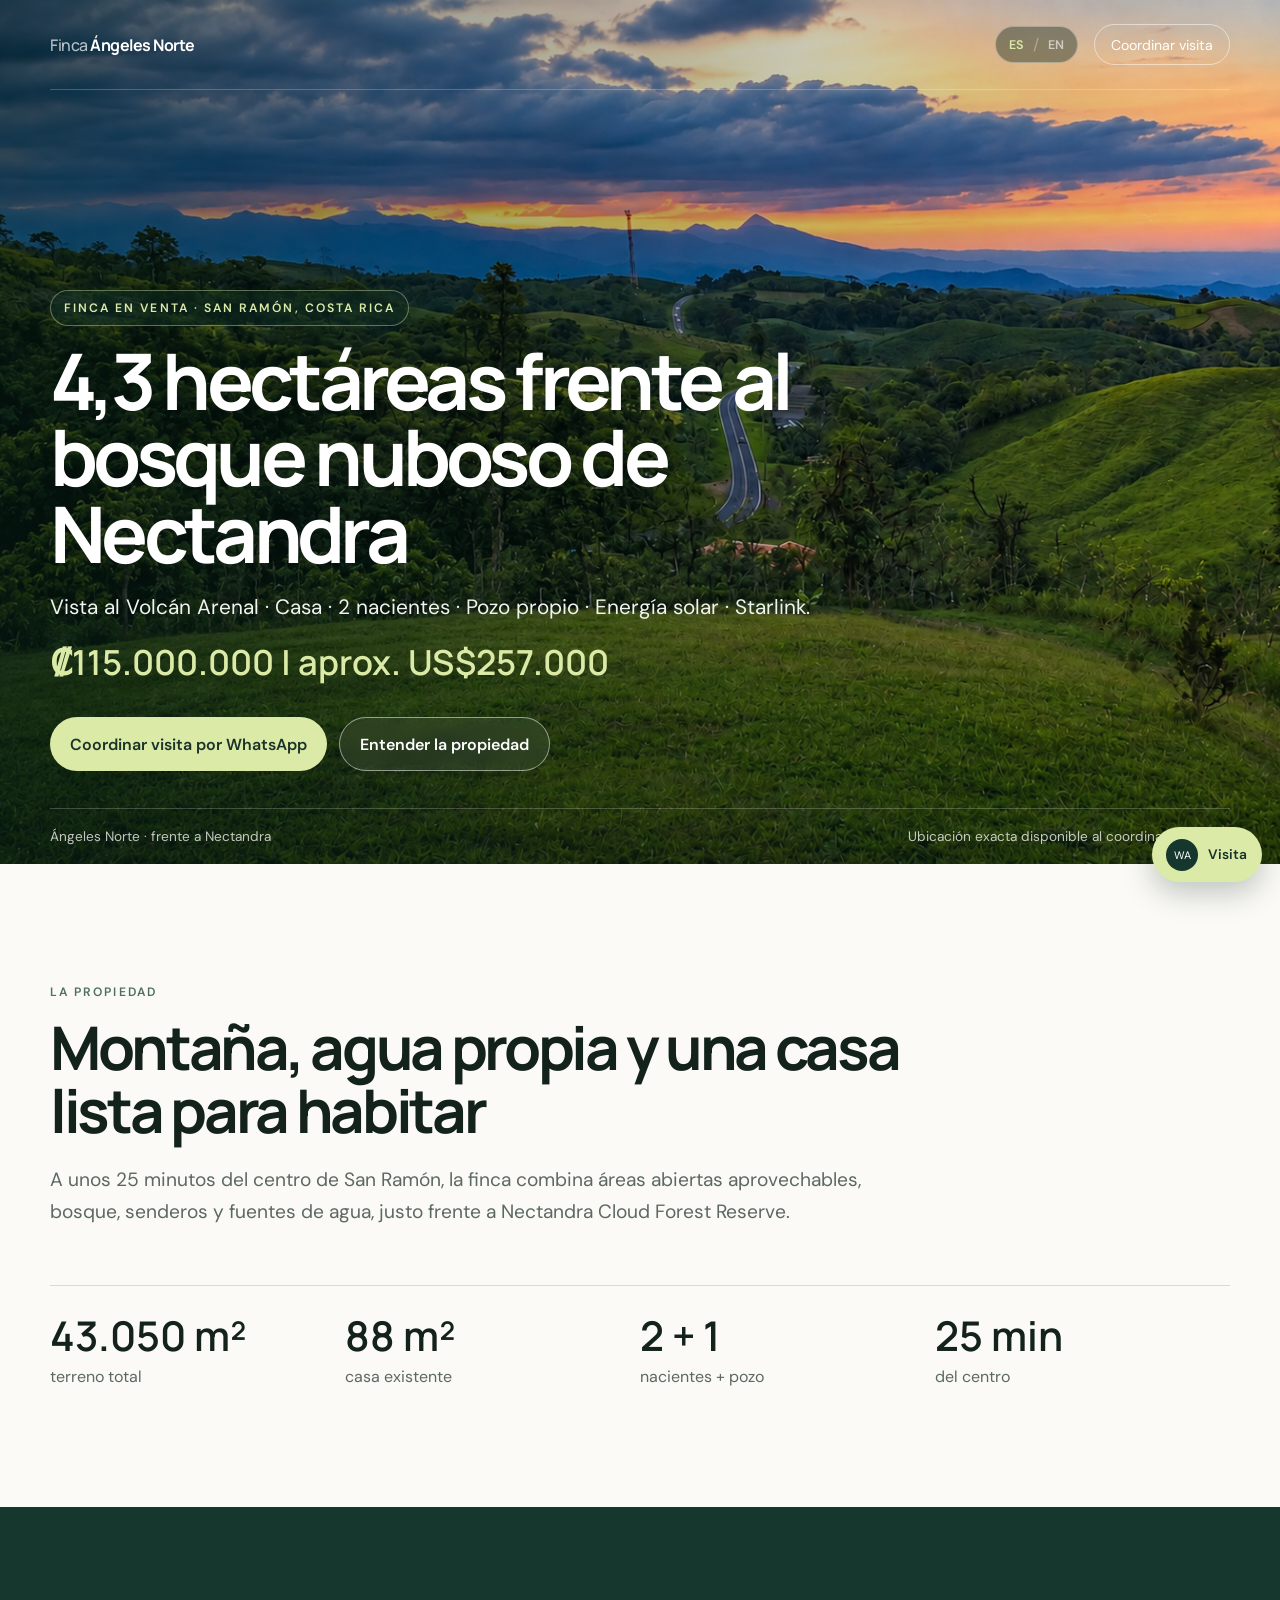
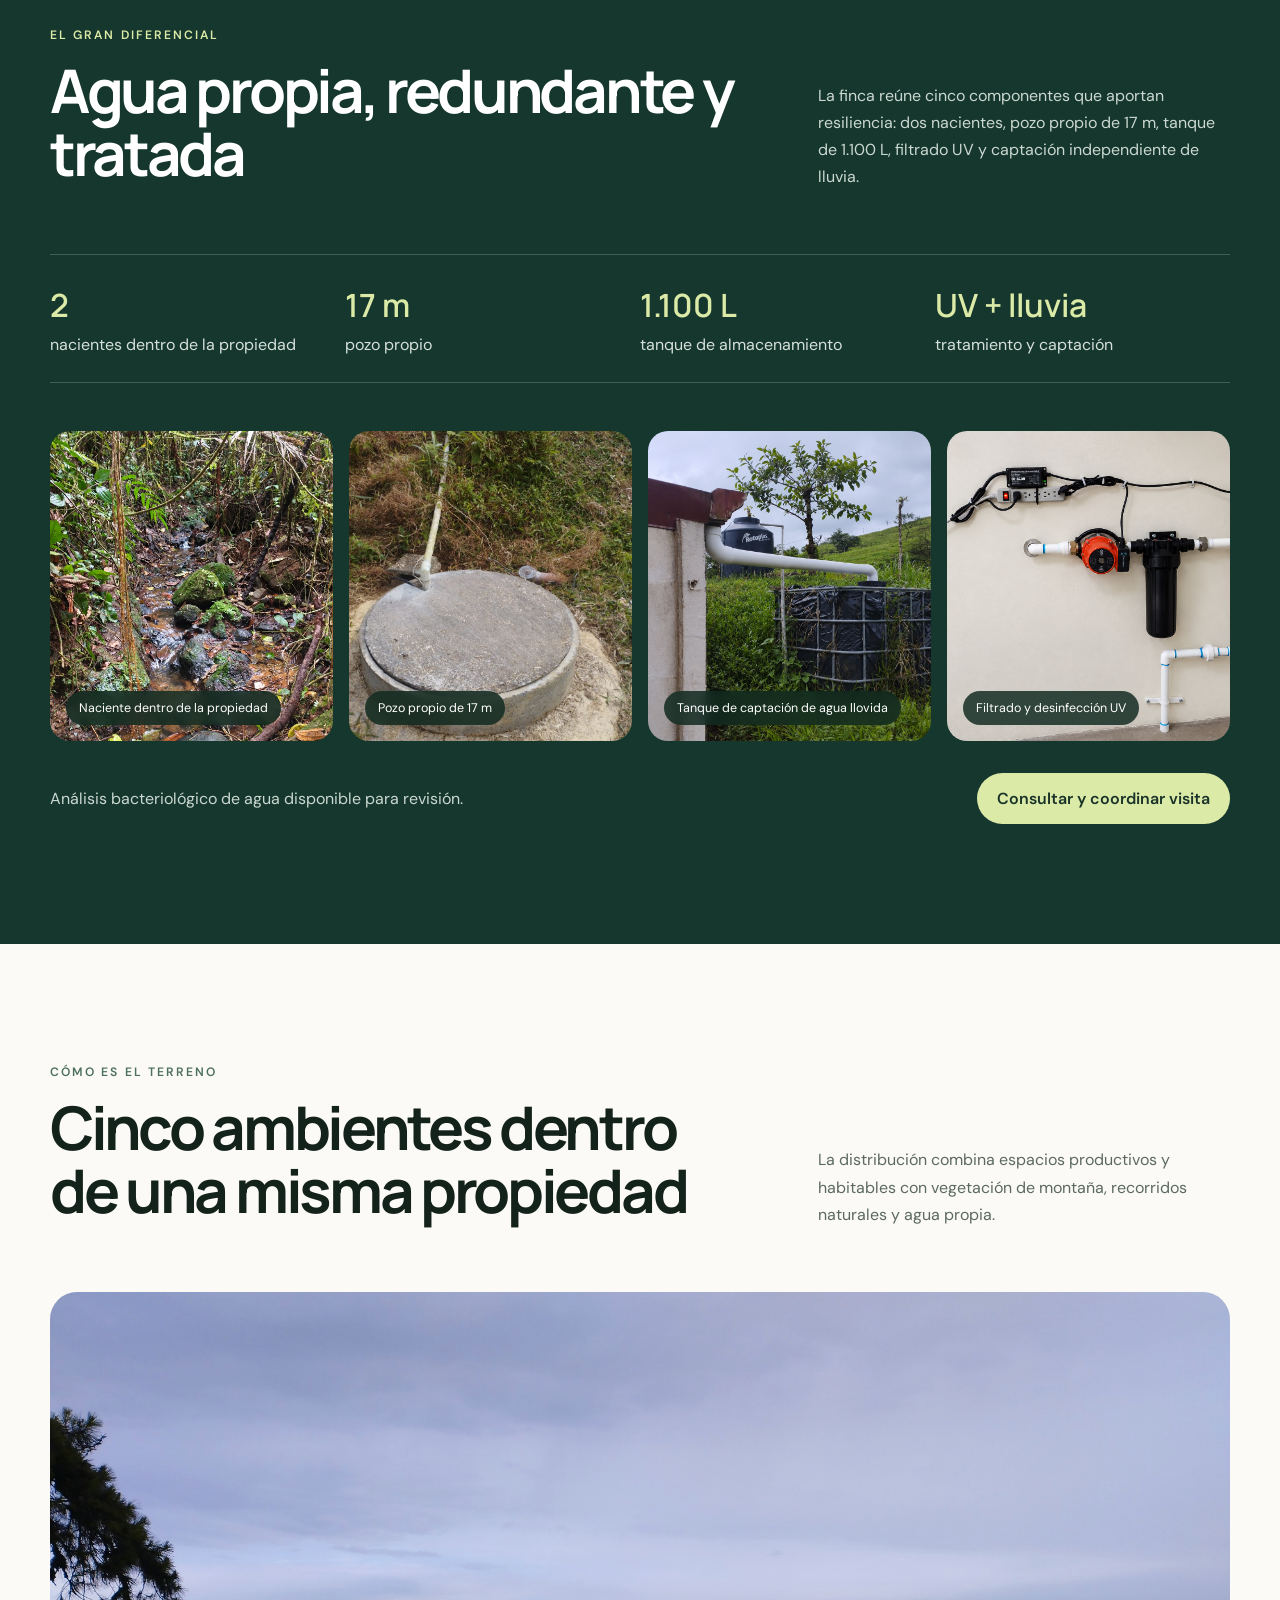
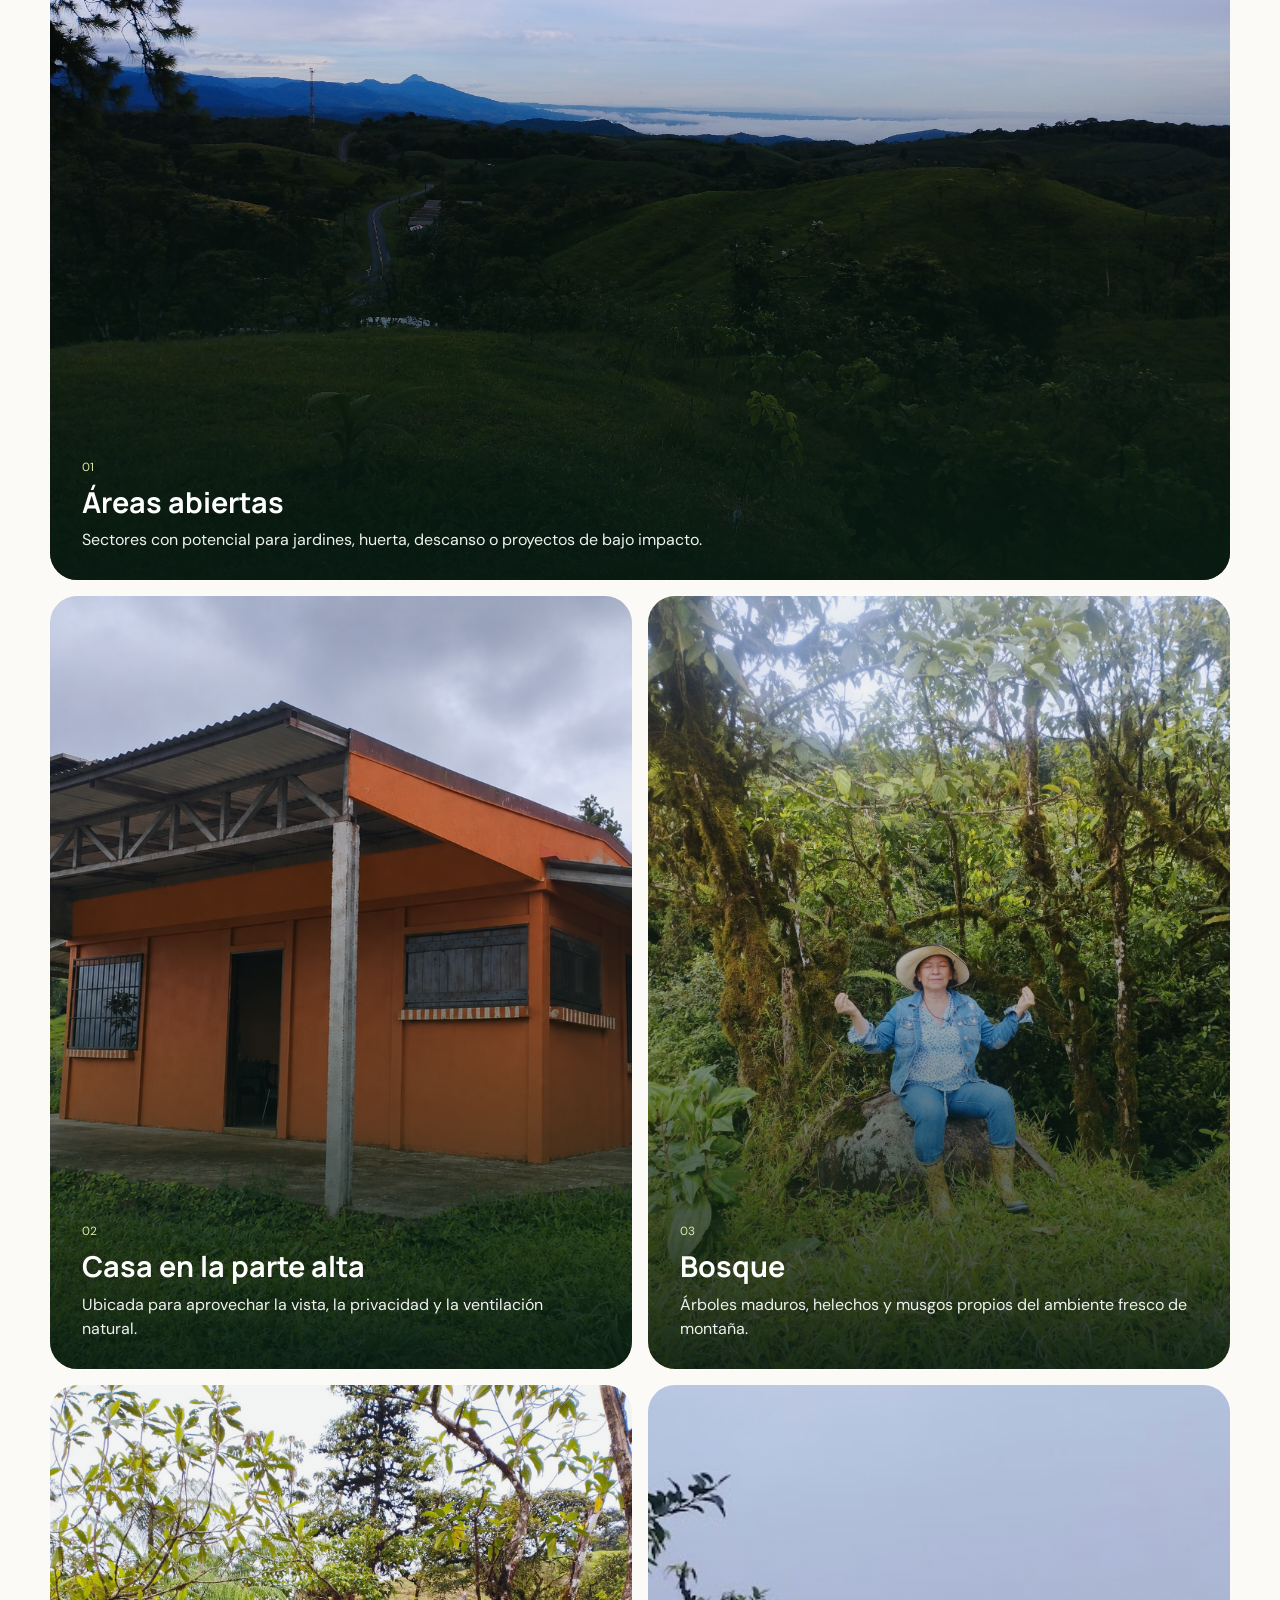
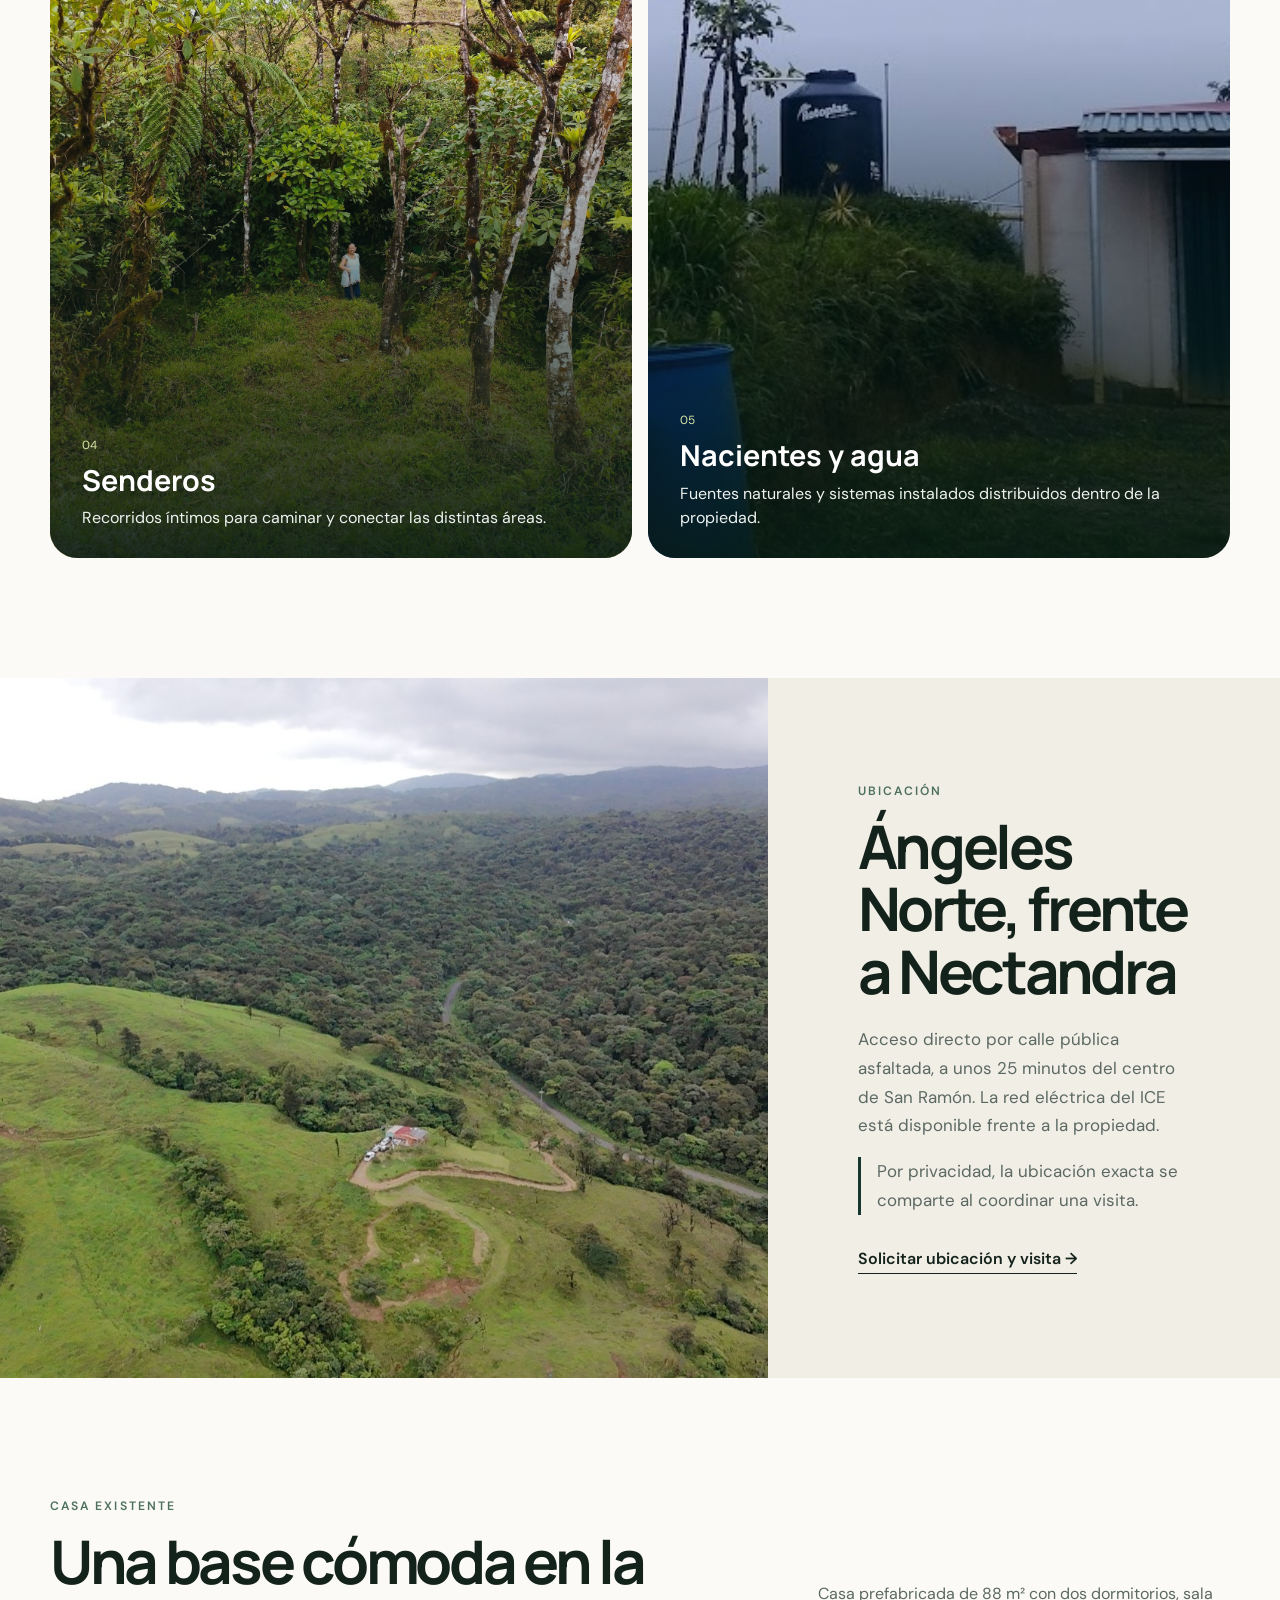
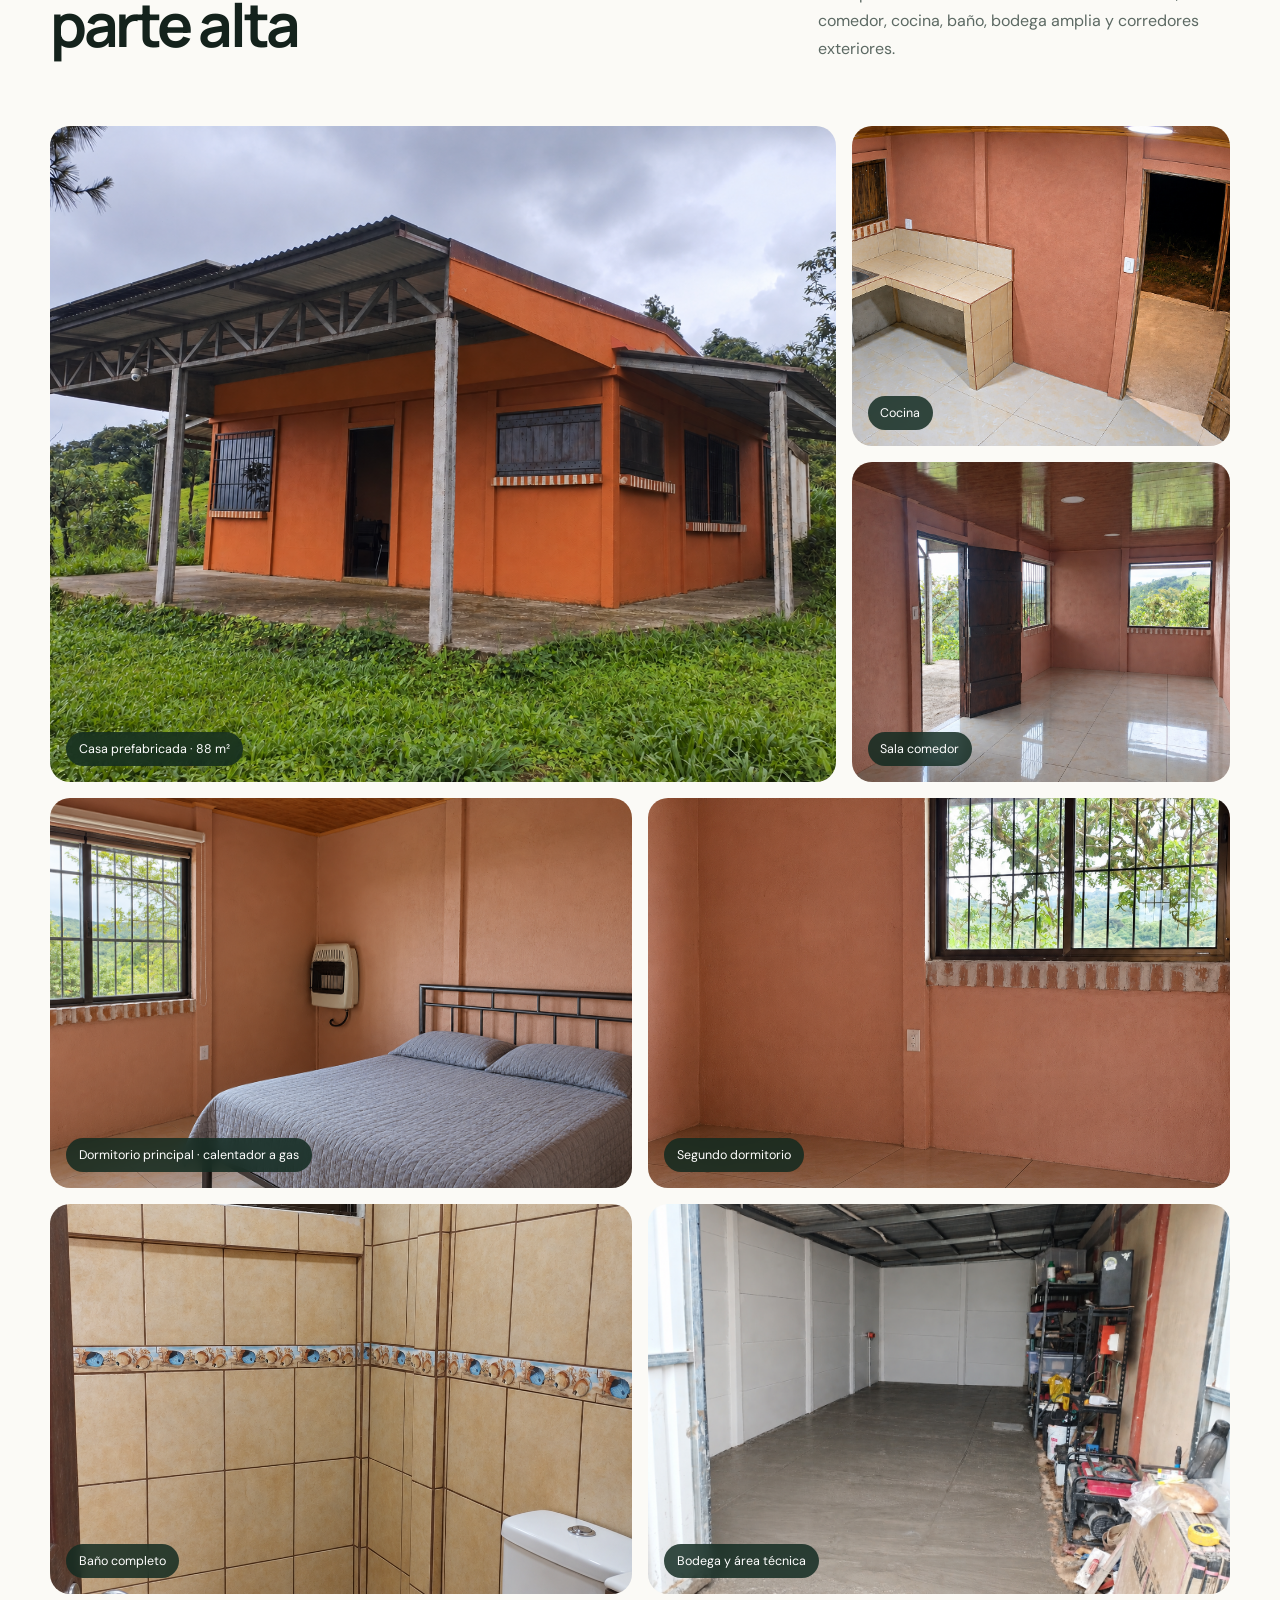
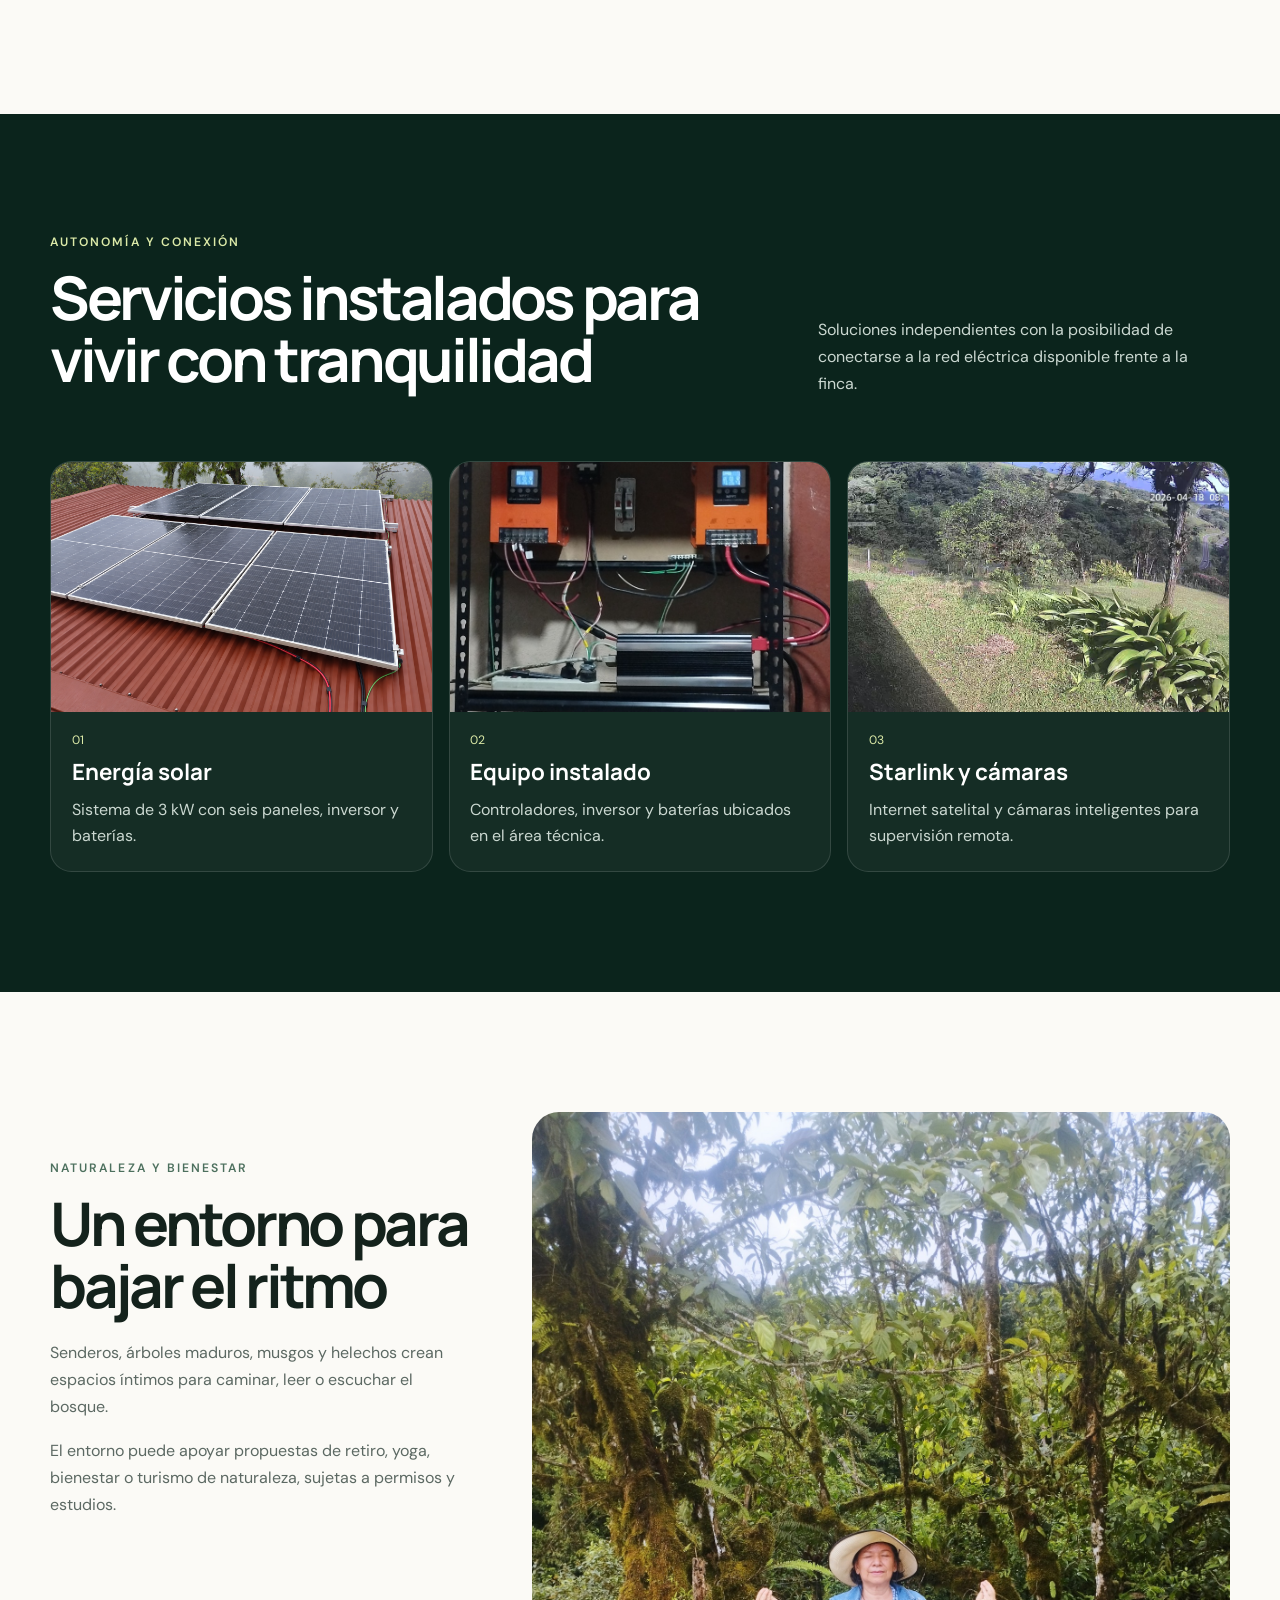
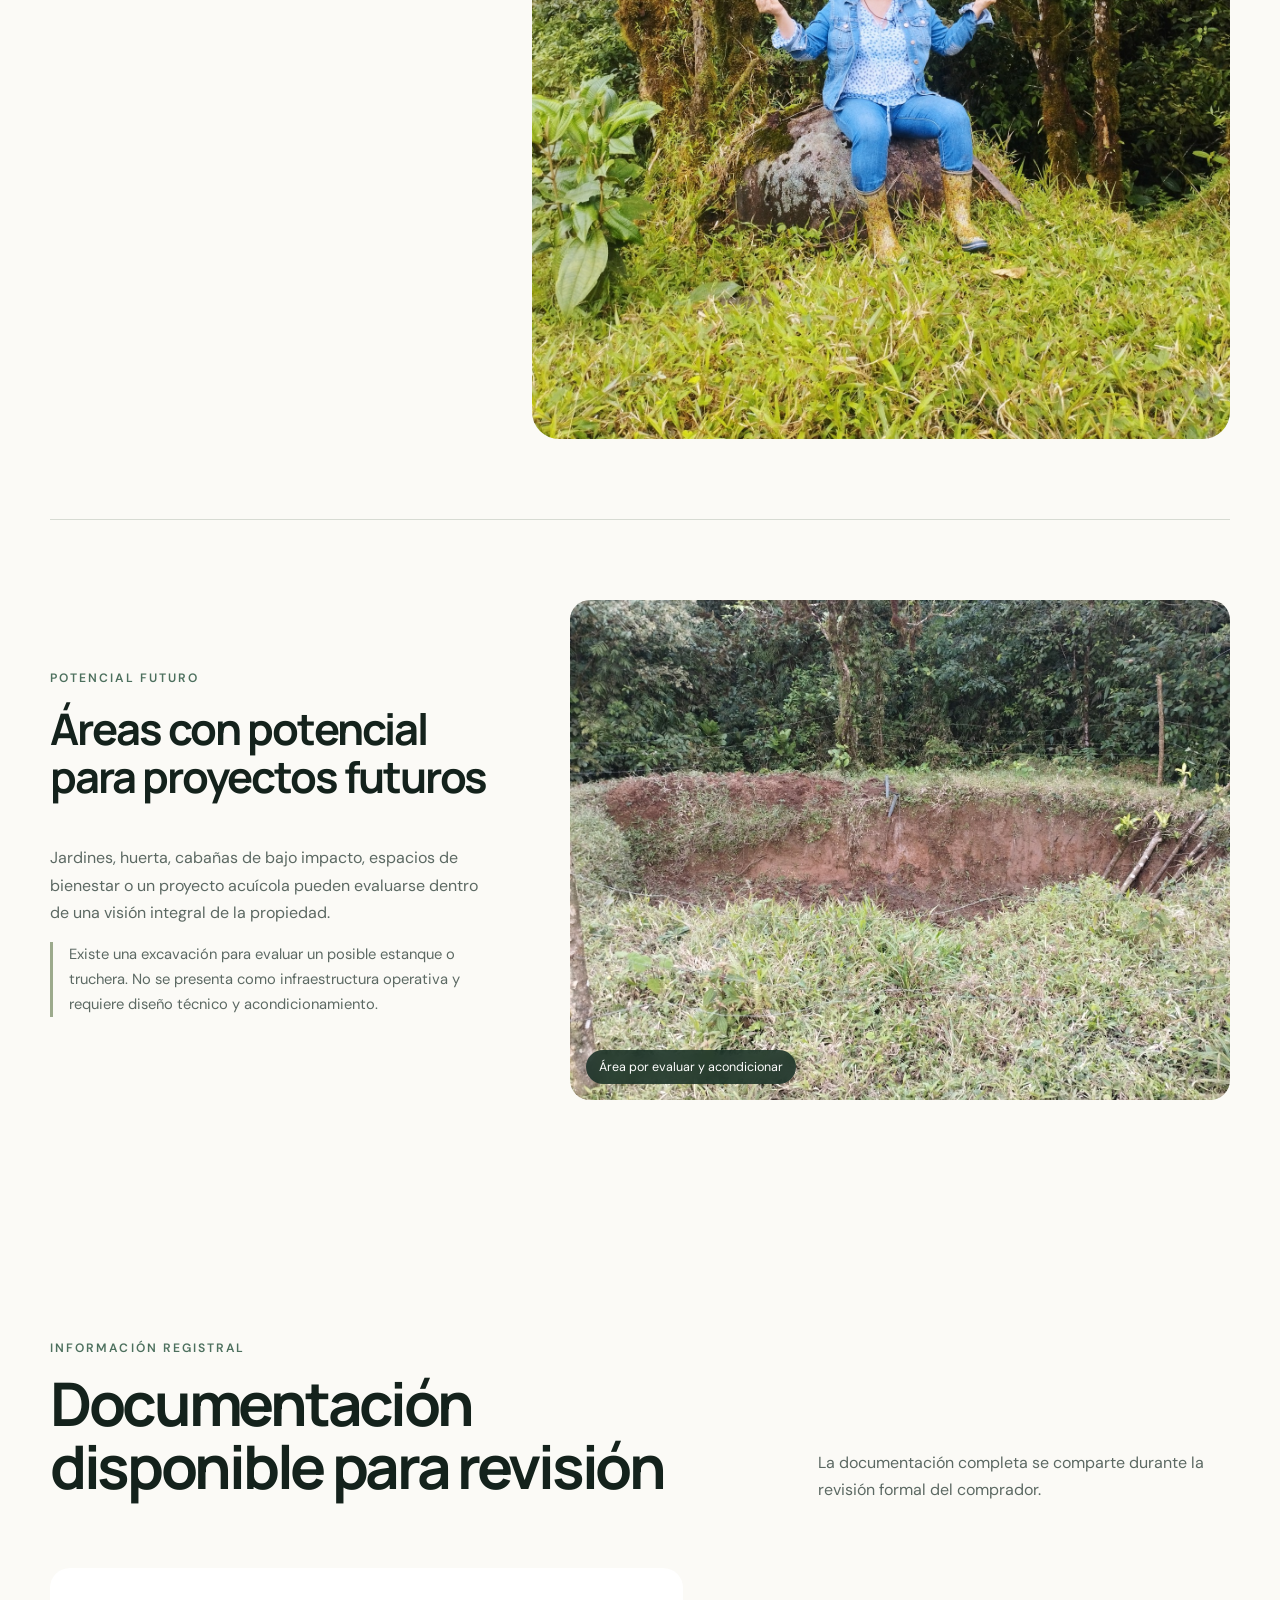
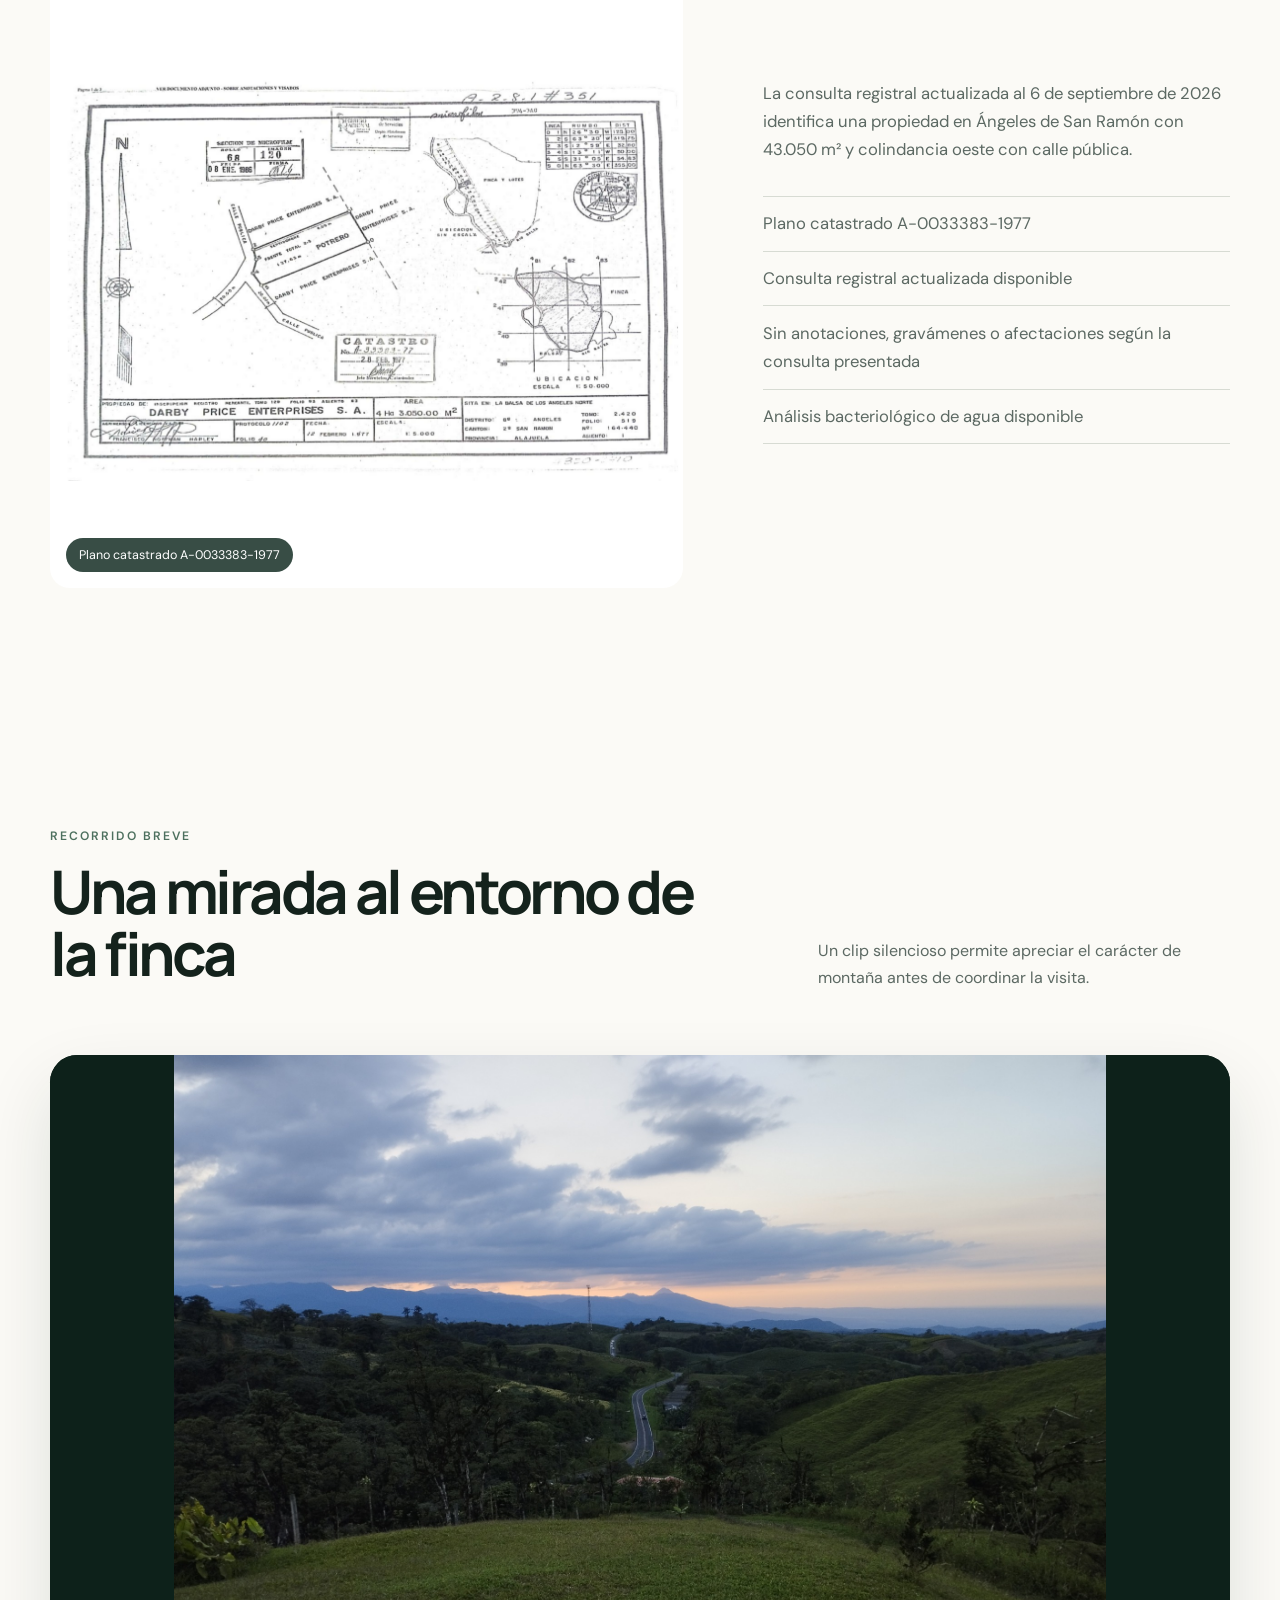
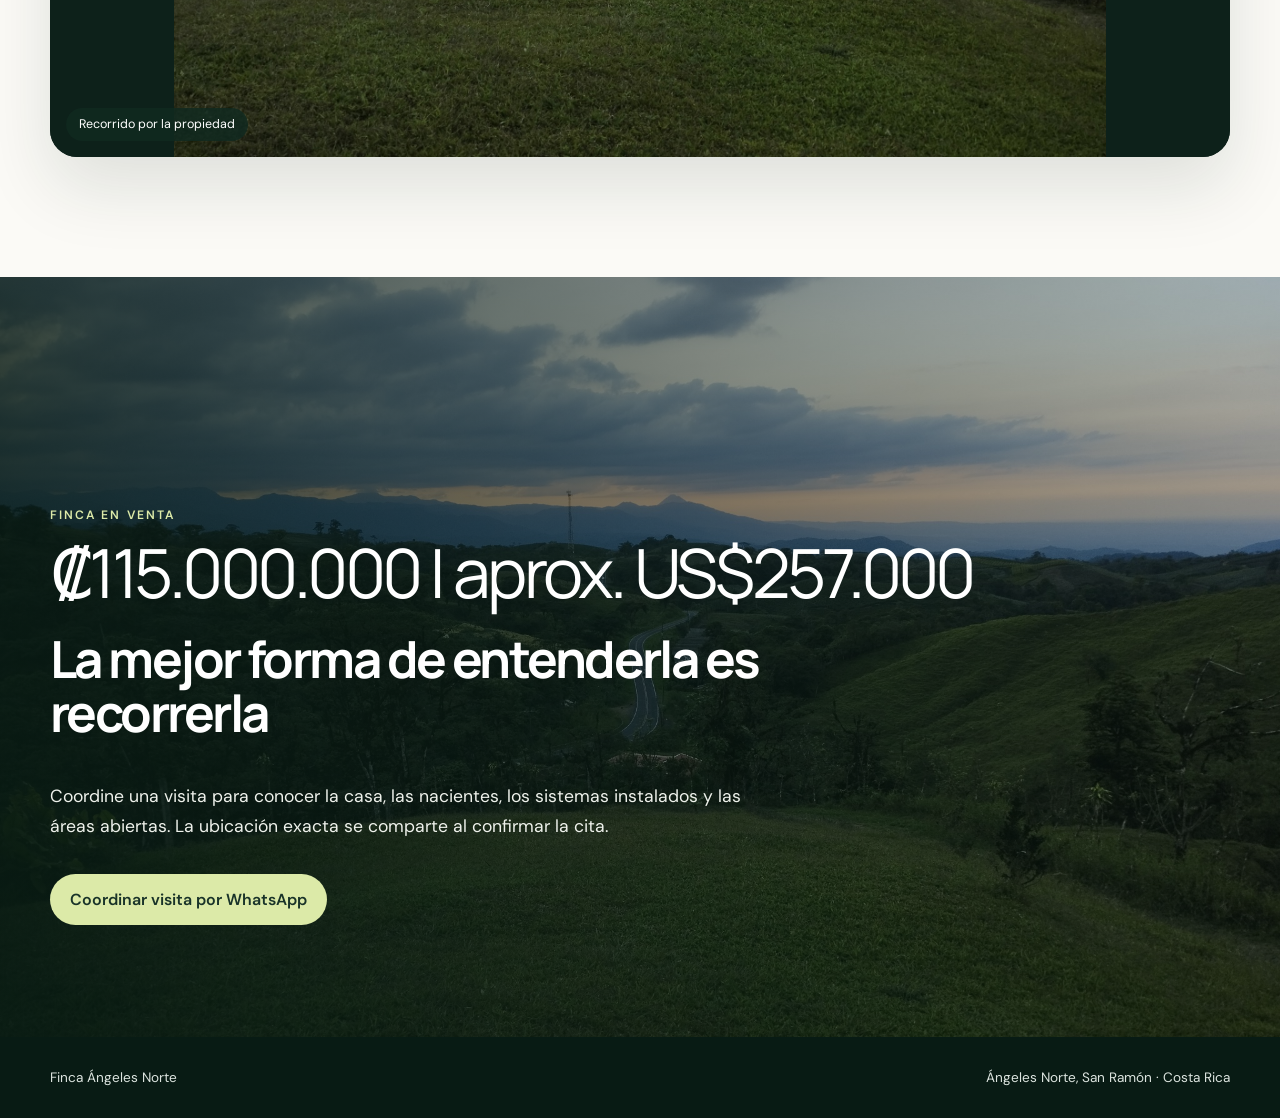
==== propiedad-en-venta.html @ 8b13e507 "Add fresh social sharing URL" ====
<!doctype html>
<html lang="es"><head>
<meta charset="UTF-8"><meta name="viewport" content="width=device-width,initial-scale=1"><meta name="theme-color" content="#16342b">
<title>Finca en venta en San Ramón Costa Rica | 4,3 ha frente a Nectandra</title>
<meta name="description" content="Finca de 4,3 hectáreas en venta en Ángeles Norte, San Ramón, frente al bosque nuboso de Nectandra. Casa, 2 nacientes, pozo propio, energía solar y Starlink.">
<link rel="canonical" href="https://federicopintocastro-dot.github.io/finca-angeles-norte-san-ramon/propiedad-en-venta.html">
<link rel="alternate" hreflang="es" href="https://federicopintocastro-dot.github.io/finca-angeles-norte-san-ramon/?lang=es"><link rel="alternate" hreflang="en" href="https://federicopintocastro-dot.github.io/finca-angeles-norte-san-ramon/?lang=en"><link rel="alternate" hreflang="x-default" href="https://federicopintocastro-dot.github.io/finca-angeles-norte-san-ramon/">
<meta property="og:type" content="website"><meta property="og:site_name" content="Finca Ángeles Norte"><meta property="og:locale" content="es_CR"><meta property="og:locale:alternate" content="en_US"><meta property="og:title" content="Finca 4,3 ha frente a Nectandra – San Ramón"><meta property="og:description" content="Finca de 43.050 m² con casa, 2 nacientes, pozo propio, energía solar, Starlink y vista al Volcán Arenal. ₡115.000.000."><meta property="og:url" content="https://federicopintocastro-dot.github.io/finca-angeles-norte-san-ramon/propiedad-en-venta.html"><meta property="og:image" content="https://federicopintocastro-dot.github.io/finca-angeles-norte-san-ramon/og-finca-nectandra.jpg"><meta property="og:image:secure_url" content="https://federicopintocastro-dot.github.io/finca-angeles-norte-san-ramon/og-finca-nectandra.jpg"><meta property="og:image:type" content="image/jpeg"><meta property="og:image:width" content="1200"><meta property="og:image:height" content="630"><meta property="og:image:alt" content="Vista panorámica de la finca frente a Nectandra en San Ramón, Costa Rica">
<meta name="twitter:card" content="summary_large_image"><meta name="twitter:title" content="Finca 4,3 ha frente a Nectandra – San Ramón"><meta name="twitter:description" content="Finca de 43.050 m² con casa, 2 nacientes, pozo propio, energía solar, Starlink y vista al Volcán Arenal. ₡115.000.000."><meta name="twitter:image" content="https://federicopintocastro-dot.github.io/finca-angeles-norte-san-ramon/og-finca-nectandra.jpg"><meta name="twitter:image:alt" content="Vista panorámica de la finca frente a Nectandra en San Ramón, Costa Rica">
<link rel="preconnect" href="https://fonts.googleapis.com"><link rel="preconnect" href="https://fonts.gstatic.com" crossorigin><link href="https://fonts.googleapis.com/css2?family=DM+Sans:wght@400;500;600&family=Manrope:wght@500;600;700&display=swap" rel="stylesheet"><link rel="stylesheet" href="styles.css?v=20260918-3">
</head><body data-lang="es">
<header class="hero" id="inicio"><nav class="nav shell" aria-label="Navegación principal" data-aria-es="Navegación principal" data-aria-en="Main navigation"><a class="brand" href="#inicio"><span>Finca</span> Ángeles Norte</a><div class="nav-tools"><div class="language-switch" role="group" aria-label="Idioma" data-aria-es="Idioma" data-aria-en="Language"><button type="button" data-lang-button="es" aria-pressed="true">ES</button><span>/</span><button type="button" data-lang-button="en" aria-pressed="false">EN</button></div><a class="nav-cta whatsapp-link" target="_blank" rel="noopener" data-es="Coordinar visita" data-en="Schedule a visit">Coordinar visita</a></div></nav>
<div class="hero-content shell reveal"><p class="eyebrow sale-label" data-es="Finca en venta · San Ramón, Costa Rica" data-en="Property for sale · San Ramón, Costa Rica">Finca en venta · San Ramón, Costa Rica</p><h1 data-es="4,3 hectáreas frente al bosque nuboso de Nectandra" data-en="10.6-Acre Cloud-Forest Estate in Costa Rica">4,3 hectáreas frente al bosque nuboso de Nectandra</h1><p class="hero-copy" data-es="Vista al Volcán Arenal · Casa · 2 nacientes · Pozo propio · Energía solar · Starlink." data-en="Across from Nectandra Cloud Forest Reserve, with Arenal Volcano views, an existing home, private well and two natural springs.">Vista al Volcán Arenal · Casa · 2 nacientes · Pozo propio · Energía solar · Starlink.</p><p class="hero-price" data-es="₡115.000.000 | aprox. US$257.000" data-en="US$257,000 | 10.6 acres | approx. 947 sq ft home">₡115.000.000 | aprox. US$257.000</p><div class="hero-actions"><a class="button button-primary whatsapp-link" target="_blank" rel="noopener" data-es="Coordinar visita por WhatsApp" data-en="Schedule a visit on WhatsApp">Coordinar visita por WhatsApp</a><a class="button button-glass" href="#terreno" data-es="Entender la propiedad" data-en="Explore the property">Entender la propiedad</a></div></div>
<div class="hero-foot shell"><p data-es="Ángeles Norte · frente a Nectandra" data-en="Ángeles Norte · across from Nectandra">Ángeles Norte · frente a Nectandra</p><p data-es="Ubicación exacta disponible al coordinar una visita" data-en="Exact location shared when scheduling a visit">Ubicación exacta disponible al coordinar una visita</p></div></header>
<main>
<section class="intro shell reveal" id="recorrido"><p class="eyebrow dark" data-es="La propiedad" data-en="The property">La propiedad</p><h2 data-es="Montaña, agua propia y una casa lista para habitar" data-en="Mountain living, abundant water and a move-in-ready home">Montaña, agua propia y una casa lista para habitar</h2><p class="lead" data-es="A unos 25 minutos del centro de San Ramón, la finca combina áreas abiertas aprovechables, bosque, senderos y fuentes de agua, justo frente a Nectandra Cloud Forest Reserve." data-en="About 25 minutes from downtown San Ramón, the estate combines usable open land, forest, trails and multiple water sources directly across from Nectandra Cloud Forest Reserve.">A unos 25 minutos del centro de San Ramón, la finca combina áreas abiertas aprovechables, bosque, senderos y fuentes de agua, justo frente a Nectandra Cloud Forest Reserve.</p><div class="stats"><div><strong data-es="43.050 m²" data-en="10.6 acres">43.050 m²</strong><span data-es="terreno total" data-en="total land">terreno total</span></div><div><strong data-es="88 m²" data-en="947 sq ft">88 m²</strong><span data-es="casa existente" data-en="existing home">casa existente</span></div><div><strong>2 + 1</strong><span data-es="nacientes + pozo" data-en="springs + private well">nacientes + pozo</span></div><div><strong>25 min</strong><span data-es="del centro" data-en="from downtown">del centro</span></div></div></section>
<section class="water-hero" id="agua"><div class="shell water-heading reveal"><div><p class="eyebrow" data-es="El gran diferencial" data-en="A defining advantage">El gran diferencial</p><h2 data-es="Agua propia, redundante y tratada" data-en="Independent, redundant and treated water">Agua propia, redundante y tratada</h2></div><p data-es="La finca reúne cinco componentes que aportan resiliencia: dos nacientes, pozo propio de 17 m, tanque de 1.100 L, filtrado UV y captación independiente de lluvia." data-en="Five complementary systems support water resilience: two natural springs, a 17 m private well, a 1,100 L storage tank, UV treatment and independent rainwater harvesting.">La finca reúne cinco componentes que aportan resiliencia: dos nacientes, pozo propio de 17 m, tanque de 1.100 L, filtrado UV y captación independiente de lluvia.</p></div><div class="shell water-numbers"><article><strong>2</strong><span data-es="nacientes dentro de la propiedad" data-en="natural springs on the property">nacientes dentro de la propiedad</span></article><article><strong>17 m</strong><span data-es="pozo propio" data-en="private well">pozo propio</span></article><article><strong data-es="1.100 L" data-en="1,100 L">1.100 L</strong><span data-es="tanque de almacenamiento" data-en="storage tank">tanque de almacenamiento</span></article><article><strong data-es="UV + lluvia" data-en="UV + rain">UV + lluvia</strong><span data-es="tratamiento y captación" data-en="treatment and harvesting">tratamiento y captación</span></article></div>
<div class="shell photo-grid water-grid"><figure><img src="images/image10.png" loading="lazy" data-alt-es="Naciente de agua dentro de la propiedad" data-alt-en="Natural spring on the property"><figcaption data-es="Naciente dentro de la propiedad" data-en="Natural spring on the property">Naciente dentro de la propiedad</figcaption></figure><figure><img src="images/image7.jpg" loading="lazy" data-alt-es="Pozo propio de la finca" data-alt-en="Private well on the estate"><figcaption data-es="Pozo propio de 17 m" data-en="17 m private well">Pozo propio de 17 m</figcaption></figure><figure><img src="images/image9.png" loading="lazy" data-alt-es="Tanque de captación de agua llovida" data-alt-en="Rainwater collection tank"><figcaption data-es="Tanque de captación de agua llovida" data-en="Rainwater collection tank">Tanque de captación de agua llovida</figcaption></figure><figure><img src="images/image18.png" loading="lazy" data-alt-es="Sistema de filtrado y desinfección ultravioleta" data-alt-en="Filtration and ultraviolet disinfection system"><figcaption data-es="Filtrado y desinfección UV" data-en="Filtration and UV treatment">Filtrado y desinfección UV</figcaption></figure></div><div class="shell water-cta"><p data-es="Análisis bacteriológico de agua disponible para revisión." data-en="Bacteriological water analysis available for review.">Análisis bacteriológico de agua disponible para revisión.</p><a class="button button-primary whatsapp-link" target="_blank" rel="noopener" data-es="Consultar y coordinar visita" data-en="Ask questions and schedule a visit">Consultar y coordinar visita</a></div></section>
<section class="terrain shell" id="terreno"><div class="section-heading reveal"><div><p class="eyebrow dark" data-es="Cómo es el terreno" data-en="Understanding the land">Cómo es el terreno</p><h2 data-es="Cinco ambientes dentro de una misma propiedad" data-en="Five distinct settings within one estate">Cinco ambientes dentro de una misma propiedad</h2></div><p data-es="La distribución combina espacios productivos y habitables con vegetación de montaña, recorridos naturales y agua propia." data-en="The layout combines usable and livable areas with mountain vegetation, natural trails and independent water sources.">La distribución combina espacios productivos y habitables con vegetación de montaña, recorridos naturales y agua propia.</p></div><div class="terrain-grid">
<article class="terrain-card large"><img src="images/image2.jpg" loading="lazy" data-alt-es="Áreas abiertas y aprovechables" data-alt-en="Open usable areas"><div><span>01</span><h3 data-es="Áreas abiertas" data-en="Open usable land">Áreas abiertas</h3><p data-es="Sectores con potencial para jardines, huerta, descanso o proyectos de bajo impacto." data-en="Areas suitable for gardens, food production, recreation or carefully planned low-impact projects.">Sectores con potencial para jardines, huerta, descanso o proyectos de bajo impacto.</p></div></article>
<article class="terrain-card"><img src="images/image6.png" loading="lazy" data-alt-es="Casa en la parte alta" data-alt-en="Home on the upper ridge"><div><span>02</span><h3 data-es="Casa en la parte alta" data-en="Home on the upper ridge">Casa en la parte alta</h3><p data-es="Ubicada para aprovechar la vista, la privacidad y la ventilación natural." data-en="Positioned to take advantage of views, privacy and natural airflow.">Ubicada para aprovechar la vista, la privacidad y la ventilación natural.</p></div></article>
<article class="terrain-card"><img src="images/image14.jpg" loading="lazy" data-alt-es="Bosque dentro de la finca" data-alt-en="Wooded area within the estate"><div><span>03</span><h3 data-es="Bosque" data-en="Forest">Bosque</h3><p data-es="Árboles maduros, helechos y musgos propios del ambiente fresco de montaña." data-en="Mature trees, ferns and mosses characteristic of the cool mountain setting.">Árboles maduros, helechos y musgos propios del ambiente fresco de montaña.</p></div></article>
<article class="terrain-card"><img src="images/image15.jpg" loading="lazy" data-alt-es="Senderos dentro de la propiedad" data-alt-en="Trails across the property"><div><span>04</span><h3 data-es="Senderos" data-en="Trails">Senderos</h3><p data-es="Recorridos íntimos para caminar y conectar las distintas áreas." data-en="Quiet walking routes that connect different areas and invite nature observation.">Recorridos íntimos para caminar y conectar las distintas áreas.</p></div></article>
<article class="terrain-card"><img src="images/image8.jpg" loading="lazy" data-alt-es="Captación de agua de lluvia" data-alt-en="Rainwater harvesting system"><div><span>05</span><h3 data-es="Nacientes y agua" data-en="Springs and water systems">Nacientes y agua</h3><p data-es="Fuentes naturales y sistemas instalados distribuidos dentro de la propiedad." data-en="Natural sources and installed systems located throughout the estate.">Fuentes naturales y sistemas instalados distribuidos dentro de la propiedad.</p></div></article></div></section>
<section class="feature feature-land"><div class="feature-image"><img src="images/image4.jpg" loading="lazy" data-alt-es="Vista aérea de la finca y Nectandra" data-alt-en="Aerial view of the estate and Nectandra forest"></div><div class="feature-copy reveal"><p class="eyebrow dark" data-es="Ubicación" data-en="Location">Ubicación</p><h2 data-es="Ángeles Norte, frente a Nectandra" data-en="Ángeles Norte, across from Nectandra">Ángeles Norte, frente a Nectandra</h2><p data-es="Acceso directo por calle pública asfaltada, a unos 25 minutos del centro de San Ramón. La red eléctrica del ICE está disponible frente a la propiedad." data-en="Direct access from a paved public road, about 25 minutes from downtown San Ramón. ICE grid power is available along the road.">Acceso directo por calle pública asfaltada, a unos 25 minutos del centro de San Ramón. La red eléctrica del ICE está disponible frente a la propiedad.</p><p class="location-note" data-es="Por privacidad, la ubicación exacta se comparte al coordinar una visita." data-en="For privacy, the exact location is shared when scheduling a visit.">Por privacidad, la ubicación exacta se comparte al coordinar una visita.</p><a class="text-link whatsapp-link" target="_blank" rel="noopener" data-es="Solicitar ubicación y visita →" data-en="Request location and schedule a visit →">Solicitar ubicación y visita →</a></div></section>
<section class="home shell"><div class="section-heading reveal"><div><p class="eyebrow dark" data-es="Casa existente" data-en="Existing home">Casa existente</p><h2 data-es="Una base cómoda en la parte alta" data-en="A comfortable home on the upper ridge">Una base cómoda en la parte alta</h2></div><p data-es="Casa prefabricada de 88 m² con dos dormitorios, sala comedor, cocina, baño, bodega amplia y corredores exteriores." data-en="An approx. 947 sq ft prefabricated home with two bedrooms, living-dining room, kitchen, bathroom, spacious storage area and covered outdoor corridors.">Casa prefabricada de 88 m² con dos dormitorios, sala comedor, cocina, baño, bodega amplia y corredores exteriores.</p></div><div class="home-gallery"><figure class="wide"><img src="images/image6.png" loading="lazy" data-alt-es="Exterior de la casa" data-alt-en="Home exterior"><figcaption data-es="Casa prefabricada · 88 m²" data-en="Prefabricated home · approx. 947 sq ft">Casa prefabricada · 88 m²</figcaption></figure><figure><img src="images/image20-edited.png" loading="lazy" data-alt-es="Cocina" data-alt-en="Kitchen"><figcaption data-es="Cocina" data-en="Kitchen">Cocina</figcaption></figure><figure><img src="images/image19.png" loading="lazy" data-alt-es="Sala comedor" data-alt-en="Living and dining room"><figcaption data-es="Sala comedor" data-en="Living and dining room">Sala comedor</figcaption></figure></div><div class="photo-grid four interior-grid"><figure><img src="images/image21.png" loading="lazy" data-alt-es="Dormitorio principal" data-alt-en="Primary bedroom"><figcaption data-es="Dormitorio principal · calentador a gas" data-en="Primary bedroom · gas water heater">Dormitorio principal · calentador a gas</figcaption></figure><figure><img src="images/image22.png" loading="lazy" data-alt-es="Segundo dormitorio" data-alt-en="Second bedroom"><figcaption data-es="Segundo dormitorio" data-en="Second bedroom">Segundo dormitorio</figcaption></figure><figure><img src="images/image23.png" loading="lazy" data-alt-es="Baño completo" data-alt-en="Full bathroom"><figcaption data-es="Baño completo" data-en="Full bathroom">Baño completo</figcaption></figure><figure><img src="images/image24.png" loading="lazy" data-alt-es="Bodega y área técnica" data-alt-en="Storage and utility area"><figcaption data-es="Bodega y área técnica" data-en="Storage and utility area">Bodega y área técnica</figcaption></figure></div></section>
<section class="systems"><div class="shell"><div class="section-heading light reveal"><div><p class="eyebrow" data-es="Autonomía y conexión" data-en="Independence and connectivity">Autonomía y conexión</p><h2 data-es="Servicios instalados para vivir con tranquilidad" data-en="Installed systems for comfortable mountain living">Servicios instalados para vivir con tranquilidad</h2></div><p data-es="Soluciones independientes con la posibilidad de conectarse a la red eléctrica disponible frente a la finca." data-en="Independent systems plus the option to connect to grid power available along the public road.">Soluciones independientes con la posibilidad de conectarse a la red eléctrica disponible frente a la finca.</p></div><div class="system-list"><article><img src="images/image11.png" loading="lazy" data-alt-es="Seis paneles solares" data-alt-en="Six solar panels"><div class="system-number">01</div><div><h3 data-es="Energía solar" data-en="Solar power">Energía solar</h3><p data-es="Sistema de 3 kW con seis paneles, inversor y baterías." data-en="3 kW system with six panels, inverter and batteries.">Sistema de 3 kW con seis paneles, inversor y baterías.</p></div></article><article><img src="images/image12.jpg" loading="lazy" data-alt-es="Inversor y baterías" data-alt-en="Inverter and batteries"><div class="system-number">02</div><div><h3 data-es="Equipo instalado" data-en="Installed equipment">Equipo instalado</h3><p data-es="Controladores, inversor y baterías ubicados en el área técnica." data-en="Controllers, inverter and batteries housed in the utility area.">Controladores, inversor y baterías ubicados en el área técnica.</p></div></article><article><img src="images/image13.jpg" loading="lazy" data-alt-es="Cámara de seguridad" data-alt-en="Security camera view"><div class="system-number">03</div><div><h3 data-es="Starlink y cámaras" data-en="Starlink and cameras">Starlink y cámaras</h3><p data-es="Internet satelital y cámaras inteligentes para supervisión remota." data-en="Satellite internet and smart cameras for remote monitoring.">Internet satelital y cámaras inteligentes para supervisión remota.</p></div></article></div></div></section>
<section class="nature shell"><div class="nature-grid"><div class="nature-copy reveal"><p class="eyebrow dark" data-es="Naturaleza y bienestar" data-en="Nature and wellbeing">Naturaleza y bienestar</p><h2 data-es="Un entorno para bajar el ritmo" data-en="A setting designed to slow down">Un entorno para bajar el ritmo</h2><p data-es="Senderos, árboles maduros, musgos y helechos crean espacios íntimos para caminar, leer o escuchar el bosque." data-en="Trails, mature trees, mosses and ferns create quiet places to walk, read or simply listen to the forest.">Senderos, árboles maduros, musgos y helechos crean espacios íntimos para caminar, leer o escuchar el bosque.</p><p data-es="El entorno puede apoyar propuestas de retiro, yoga, bienestar o turismo de naturaleza, sujetas a permisos y estudios." data-en="The setting may support retreat, yoga, wellness or nature-tourism concepts, subject to permits and technical studies.">El entorno puede apoyar propuestas de retiro, yoga, bienestar o turismo de naturaleza, sujetas a permisos y estudios.</p></div><figure class="nature-main"><img src="images/image14.jpg" loading="lazy" data-alt-es="Espacio entre árboles" data-alt-en="Quiet clearing among trees"></figure></div><div class="future-projects"><div class="future-copy reveal"><p class="eyebrow dark" data-es="Potencial futuro" data-en="Future potential">Potencial futuro</p><h3 data-es="Áreas con potencial para proyectos futuros" data-en="Areas with potential for future projects">Áreas con potencial para proyectos futuros</h3><p data-es="Jardines, huerta, cabañas de bajo impacto, espacios de bienestar o un proyecto acuícola pueden evaluarse dentro de una visión integral de la propiedad." data-en="Gardens, food production, low-impact cabins, wellness spaces or an aquaculture concept may be evaluated as part of an integrated plan for the estate.">Jardines, huerta, cabañas de bajo impacto, espacios de bienestar o un proyecto acuícola pueden evaluarse dentro de una visión integral de la propiedad.</p><p class="small-note" data-es="Existe una excavación para evaluar un posible estanque o truchera. No se presenta como infraestructura operativa y requiere diseño técnico y acondicionamiento." data-en="An existing excavation was made to assess a possible pond or trout-farming concept. It is not operational infrastructure and requires technical design and preparation.">Existe una excavación para evaluar un posible estanque o truchera. No se presenta como infraestructura operativa y requiere diseño técnico y acondicionamiento.</p></div><figure><img src="images/image16.jpg" loading="lazy" data-alt-es="Área con potencial futuro" data-alt-en="Area with future potential"><figcaption data-es="Área por evaluar y acondicionar" data-en="Area to be assessed and prepared">Área por evaluar y acondicionar</figcaption></figure></div></section>
<section class="documents shell"><div class="section-heading reveal"><div><p class="eyebrow dark" data-es="Información registral" data-en="Title and records">Información registral</p><h2 data-es="Documentación disponible para revisión" data-en="Property documentation available for review">Documentación disponible para revisión</h2></div><p data-es="La documentación completa se comparte durante la revisión formal del comprador." data-en="Complete documentation is shared during the buyer's formal review process.">La documentación completa se comparte durante la revisión formal del comprador.</p></div><div class="document-grid"><figure><img src="images/image17.png" loading="lazy" data-alt-es="Plano catastrado A-0033383-1977" data-alt-en="Cadastral survey A-0033383-1977"><figcaption data-es="Plano catastrado A-0033383-1977" data-en="Cadastral survey A-0033383-1977">Plano catastrado A-0033383-1977</figcaption></figure><div class="document-copy"><p data-es="La consulta registral actualizada al 6 de septiembre de 2026 identifica una propiedad en Ángeles de San Ramón con 43.050 m² y colindancia oeste con calle pública." data-en="The property registry search updated September 6, 2026 identifies a 43,050 m² property in Ángeles de San Ramón, bordered on the west by a public road.">La consulta registral actualizada al 6 de septiembre de 2026 identifica una propiedad en Ángeles de San Ramón con 43.050 m² y colindancia oeste con calle pública.</p><ul class="plain-list"><li data-es="Plano catastrado A-0033383-1977" data-en="Cadastral survey A-0033383-1977">Plano catastrado A-0033383-1977</li><li data-es="Consulta registral actualizada disponible" data-en="Updated property registry search available">Consulta registral actualizada disponible</li><li data-es="Sin anotaciones, gravámenes o afectaciones según la consulta presentada" data-en="No annotations, liens or encumbrances shown in the supplied registry search">Sin anotaciones, gravámenes o afectaciones según la consulta presentada</li><li data-es="Análisis bacteriológico de agua disponible" data-en="Bacteriological water analysis available">Análisis bacteriológico de agua disponible</li></ul></div></div></section>
<section class="video-tour shell" id="video"><div class="section-heading reveal"><div><p class="eyebrow dark" data-es="Recorrido breve" data-en="Short video">Recorrido breve</p><h2 data-es="Una mirada al entorno de la finca" data-en="A glimpse of the estate's setting">Una mirada al entorno de la finca</h2></div><p data-es="Un clip silencioso permite apreciar el carácter de montaña antes de coordinar la visita." data-en="A short silent clip offers a feel for the mountain setting before arranging a visit.">Un clip silencioso permite apreciar el carácter de montaña antes de coordinar la visita.</p></div><div class="video-frame gif-style"><video data-half-loop autoplay muted playsinline preload="metadata" poster="images/image1.jpg" aria-hidden="true"><source src="finca-san-ramon-recorrido.mp4" type="video/mp4"></video><span data-es="Recorrido por la propiedad" data-en="Property tour">Recorrido por la propiedad</span></div></section>
<section class="visit" id="visita"><img src="images/image1.jpg" loading="lazy" data-alt-es="Atardecer desde la finca" data-alt-en="Sunset panorama from the estate"><div class="visit-overlay"></div><div class="visit-content shell reveal"><p class="eyebrow" data-es="Finca en venta" data-en="Property for sale">Finca en venta</p><p class="price" data-es="₡115.000.000 | aprox. US$257.000" data-en="US$257,000">₡115.000.000 | aprox. US$257.000</p><h2 data-es="La mejor forma de entenderla es recorrerla" data-en="The best way to understand it is to walk the land">La mejor forma de entenderla es recorrerla</h2><p data-es="Coordine una visita para conocer la casa, las nacientes, los sistemas instalados y las áreas abiertas. La ubicación exacta se comparte al confirmar la cita." data-en="Schedule a visit to see the home, springs, installed systems and open land. The exact location is shared once the appointment is confirmed.">Coordine una visita para conocer la casa, las nacientes, los sistemas instalados y las áreas abiertas. La ubicación exacta se comparte al confirmar la cita.</p><a class="button button-primary whatsapp-link" target="_blank" rel="noopener" data-es="Coordinar visita por WhatsApp" data-en="Schedule a visit on WhatsApp">Coordinar visita por WhatsApp</a></div></section>
</main><a class="floating-whatsapp whatsapp-link" target="_blank" rel="noopener" data-aria-es="Coordinar visita por WhatsApp" data-aria-en="Schedule a visit on WhatsApp"><span aria-hidden="true">WA</span><b data-es="Visita" data-en="Visit">Visita</b></a><footer><div class="shell"><p>Finca Ángeles Norte</p><p>Ángeles Norte, San Ramón · Costa Rica</p></div></footer><script src="script.js"></script></body></html>
---- styles.css ----
:root{--forest:#15372d;--forest-deep:#0b241c;--forest-soft:#285544;--lime:#dceaa8;--cream:#f1eee5;--paper:#fbfaf6;--ink:#14221c;--muted:#5c6963;--line:#d7dbd3;--radius:1.7rem;--shell:min(1180px,calc(100% - 40px))}
*{box-sizing:border-box}html{scroll-behavior:smooth}body{margin:0;background:var(--paper);color:var(--ink);font-family:"DM Sans",sans-serif;font-size:16px}img{display:block;width:100%;height:100%;object-fit:cover}a{color:inherit}h1,h2,h3,p{margin-top:0}h1,h2,h3,.brand,.price,.hero-price{font-family:"Manrope",sans-serif}.shell{width:var(--shell);margin-inline:auto}
.hero{min-height:96svh;color:#fff;position:relative;display:flex;flex-direction:column;background:linear-gradient(90deg,rgba(6,27,20,.86),rgba(6,27,20,.18)),url("images/image1.jpg") center/cover}.hero:after{content:"";position:absolute;inset:0;background:linear-gradient(0deg,rgba(7,25,18,.7),transparent 52%);pointer-events:none}.nav{height:90px;display:flex;align-items:center;justify-content:space-between;position:relative;z-index:2;border-bottom:1px solid #ffffff38}.brand{text-decoration:none;font-weight:700;letter-spacing:-.03em}.brand span{font-weight:500;opacity:.7}.nav-tools{display:flex;align-items:center;gap:1rem}.language-switch{display:flex;align-items:center;gap:.45rem;padding:.45rem .65rem;border:1px solid #ffffff55;border-radius:999px;background:#0c261d66;backdrop-filter:blur(8px)}.language-switch button{border:0;background:transparent;color:#ffffff9c;font:600 .78rem "DM Sans";padding:.15rem;cursor:pointer}.language-switch button[aria-pressed="true"]{color:var(--lime)}.language-switch span{color:#ffffff55}.nav-cta{font-size:.88rem;text-decoration:none;border:1px solid #ffffff80;border-radius:999px;padding:.68rem 1rem}.hero-content{position:relative;z-index:1;margin-top:auto;padding:4rem 0 2.3rem}.eyebrow{text-transform:uppercase;font-size:.76rem;letter-spacing:.17em;font-weight:600;color:var(--lime);margin-bottom:1rem}.eyebrow.dark{color:#4d705e}.sale-label{display:inline-flex;border:1px solid #dceaa866;border-radius:999px;padding:.55rem .8rem;background:#102d2278}.hero h1{font-size:clamp(2.7rem,6.1vw,5.8rem);max-width:950px;line-height:.98;letter-spacing:-.06em;margin-bottom:1.25rem}.hero-copy{font-size:clamp(1.05rem,2vw,1.3rem);line-height:1.5;max-width:760px;color:#f1f3ee;margin-bottom:1rem}.hero-price{font-size:clamp(1.35rem,2.7vw,2.25rem);font-weight:600;color:var(--lime);margin-bottom:2rem}.hero-actions{display:flex;flex-wrap:wrap;gap:.75rem}.button{display:inline-flex;align-items:center;justify-content:center;gap:.5rem;padding:.95rem 1.25rem;border-radius:999px;text-decoration:none;font-weight:600;transition:.2s ease}.button:hover{transform:translateY(-2px)}.button-primary{background:var(--lime);color:#193329}.button-glass{border:1px solid #ffffff80;background:#ffffff12;color:#fff;backdrop-filter:blur(8px)}.hero-foot{position:relative;z-index:1;padding:1.2rem 0;display:flex;justify-content:space-between;border-top:1px solid #ffffff35;font-size:.85rem;color:#ffffffbf}.hero-foot p{margin:0}
.intro,.terrain,.home,.nature,.documents,.video-tour{padding:7.5rem 0}.intro h2,.section-heading h2,.feature h2,.water-heading h2,.nature h2{font-size:clamp(2.15rem,4.7vw,4.5rem);line-height:1.04;letter-spacing:-.055em;margin-bottom:1.4rem}.intro h2{max-width:900px}.lead{font-size:1.2rem;line-height:1.7;color:var(--muted);max-width:820px}.stats{display:grid;grid-template-columns:repeat(4,1fr);margin-top:3.5rem;border-top:1px solid var(--line)}.stats div{padding:1.8rem 1rem 0 0}.stats strong{display:block;font:600 clamp(1.8rem,3.2vw,3rem)/1 "Manrope"}.stats span{display:block;color:var(--muted);margin-top:.65rem}
.water-hero{padding:7.5rem 0;background:var(--forest);color:#fff}.water-heading,.section-heading{display:grid;grid-template-columns:1.25fr .75fr;gap:5rem;align-items:end;margin-bottom:3rem}.water-heading>p,.section-heading>p{color:#cbd8d1;line-height:1.7}.section-heading>p{color:var(--muted)}.water-numbers{display:grid;grid-template-columns:repeat(4,1fr);border-top:1px solid #ffffff30;border-bottom:1px solid #ffffff30;margin-bottom:3rem}.water-numbers article{padding:1.7rem 1.2rem 1.7rem 0}.water-numbers strong,.water-numbers span{display:block}.water-numbers strong{font:600 2rem "Manrope";color:var(--lime)}.water-numbers span{color:#d6e0db;margin-top:.45rem}.photo-grid{display:grid;gap:1rem}.water-grid{grid-template-columns:repeat(4,1fr)}.water-grid figure,.photo-grid figure{height:310px}.water-grid figure,.photo-grid figure,.home-gallery figure,.document-grid figure,.future-projects figure{margin:0;position:relative;overflow:hidden;border-radius:1.25rem}figure figcaption{position:absolute;left:1rem;bottom:1rem;color:#fff;background:#102a20d4;border-radius:999px;padding:.55rem .8rem;font-size:.78rem;backdrop-filter:blur(6px)}.water-cta{display:flex;justify-content:space-between;align-items:center;gap:2rem;margin-top:2rem}.water-cta p{margin:0;color:#cbd8d1}
.terrain-grid{display:grid;grid-template-columns:repeat(2,1fr);gap:1rem}.terrain-card{min-height:470px;position:relative;overflow:hidden;border-radius:var(--radius);color:#fff}.terrain-card.large{grid-column:1/3;min-height:570px}.terrain-card:after{content:"";position:absolute;inset:0;background:linear-gradient(0deg,rgba(7,27,19,.9),rgba(7,27,19,.05) 68%)}.terrain-card>div{position:absolute;z-index:1;left:2rem;right:2rem;bottom:1.7rem}.terrain-card>div>span{font-size:.74rem;color:var(--lime)}.terrain-card h3{font-size:1.8rem;margin:.4rem 0}.terrain-card p{margin:0;max-width:650px;line-height:1.55;color:#eef2ef}.feature{display:grid;grid-template-columns:1.2fr .8fr;min-height:700px;background:var(--cream)}.feature-image{min-height:560px}.feature-copy{padding:clamp(3rem,7vw,7rem);display:flex;flex-direction:column;justify-content:center}.feature-copy p:not(.eyebrow){font-size:1.06rem;color:var(--muted);line-height:1.7}.location-note{border-left:3px solid var(--forest);padding-left:1rem}.text-link{width:max-content;text-decoration:none;border-bottom:1px solid;padding-bottom:.25rem;font-weight:600;margin-top:1rem}
.home-gallery{display:grid;grid-template-columns:1.35fr .65fr;grid-template-rows:repeat(2,320px);gap:1rem}.home-gallery .wide{grid-row:1/3}.interior-grid{grid-template-columns:repeat(2,1fr);margin-top:1rem}.interior-grid figure{height:390px}.systems{background:var(--forest-deep);color:#fff;padding:7.5rem 0}.section-heading.light>p{color:#cbd8d1}.system-list{display:grid;grid-template-columns:repeat(3,1fr);gap:1rem}.system-list article{background:#ffffff0b;border:1px solid #ffffff20;border-radius:1.35rem;overflow:hidden}.system-list article>img{height:250px}.system-number{color:var(--lime);font-size:.76rem;padding:1.25rem 1.3rem .5rem}.system-list article>div:last-child{padding:0 1.3rem 1.4rem}.system-list h3{font-size:1.4rem;margin-bottom:.6rem}.system-list p{color:#cbd8d1;line-height:1.6;margin:0}
.nature-grid{display:grid;grid-template-columns:.8fr 1.2fr;min-height:620px;gap:1rem}.nature-copy{padding:3rem 3rem 3rem 0}.nature-copy p:not(.eyebrow),.future-copy p{color:var(--muted);line-height:1.7}.nature-main{margin:0;border-radius:var(--radius);overflow:hidden}.future-projects{display:grid;grid-template-columns:.8fr 1.2fr;gap:5rem;align-items:center;margin-top:5rem;padding-top:5rem;border-top:1px solid var(--line)}.future-copy h3{font-size:clamp(1.9rem,3.4vw,3.2rem);line-height:1.1;letter-spacing:-.045em}.future-projects figure{height:500px}.small-note{font-size:.92rem;border-left:3px solid #9caa8c;padding-left:1rem}.document-grid{display:grid;grid-template-columns:1.15fr .85fr;gap:5rem;align-items:center}.document-grid figure{height:620px;background:#fff}.document-grid figure img{object-fit:contain}.document-copy{font-size:1.04rem;line-height:1.7;color:var(--muted)}.plain-list{padding:0;margin:2rem 0;list-style:none;border-top:1px solid var(--line)}.plain-list li{padding:.8rem 0;border-bottom:1px solid var(--line)}
.video-frame{background:#0d211a;border-radius:var(--radius);overflow:hidden;box-shadow:0 30px 70px #102a201f;position:relative}.video-frame video{display:block;width:100%;max-height:78svh;background:#0d211a}.video-frame span{position:absolute;left:1rem;bottom:1rem;color:#fff;background:#102a20d4;border-radius:999px;padding:.55rem .8rem;font-size:.78rem}.visit{min-height:760px;position:relative;color:#fff;display:flex;align-items:end}.visit>img,.visit-overlay{position:absolute;inset:0}.visit-overlay{background:linear-gradient(70deg,rgba(8,27,19,.93),rgba(8,27,19,.2))}.visit-content{position:relative;z-index:1;padding:7rem 0}.price{font-size:clamp(2.4rem,5.3vw,5rem);line-height:1;letter-spacing:-.055em;margin-bottom:1.6rem;max-width:1050px}.visit h2{font-size:clamp(2rem,4vw,4rem);max-width:760px;line-height:1.05;letter-spacing:-.05em}.visit-content>p:not(.eyebrow,.price){font-size:1.1rem;line-height:1.7;max-width:720px;color:#eef1eb;margin-bottom:2rem}.floating-whatsapp{position:fixed;right:1.15rem;bottom:1.15rem;z-index:20;display:flex;align-items:center;gap:.55rem;padding:.72rem .92rem;border-radius:999px;background:#dceaa8;color:#143129;text-decoration:none;box-shadow:0 10px 30px #0c251c42;font-size:.86rem}.floating-whatsapp span{display:grid;place-items:center;width:2rem;height:2rem;border-radius:50%;background:var(--forest);color:#fff;font-size:.68rem}.floating-whatsapp b{font-weight:600}footer{background:#081b14;color:#dce4df;padding:2rem 0}footer .shell{display:flex;justify-content:space-between}footer p{margin:0;font-size:.85rem}.reveal{opacity:0;transform:translateY(22px);transition:opacity .7s ease,transform .7s ease}.reveal.visible{opacity:1;transform:none}
@media(max-width:760px){:root{--shell:min(100% - 28px,1180px)}.nav{height:76px}.nav-tools{gap:.55rem}.nav-cta{display:none}.language-switch{padding:.38rem .55rem}.hero{min-height:94svh}.hero-content{padding:4rem 0 2rem}.hero h1{font-size:clamp(2.65rem,12.5vw,4.2rem)}.hero-copy{font-size:1rem}.hero-price{font-size:1.35rem;line-height:1.25}.hero-actions{flex-direction:column;align-items:stretch}.hero-foot{display:block}.hero-foot p+p{margin-top:.35rem}.intro,.terrain,.home,.nature,.documents,.video-tour,.water-hero,.systems{padding:5rem 0}.stats,.water-numbers{grid-template-columns:1fr 1fr;gap:1rem}.water-heading,.section-heading{grid-template-columns:1fr;gap:.75rem}.water-grid{grid-template-columns:1fr 1fr}.water-grid figure{height:230px}.water-cta{display:block}.water-cta .button{margin-top:1rem;width:100%}.terrain-grid{grid-template-columns:1fr}.terrain-card.large{grid-column:auto}.terrain-card,.terrain-card.large{min-height:430px}.terrain-card>div{left:1.25rem;right:1.25rem}.feature{grid-template-columns:1fr}.feature-copy{padding:4rem 1.4rem}.feature-image{min-height:420px}.home-gallery{grid-template-columns:1fr;grid-template-rows:400px 260px 260px}.home-gallery .wide{grid-row:auto}.interior-grid{grid-template-columns:1fr}.interior-grid figure{height:330px}.system-list{grid-template-columns:1fr}.nature-grid{grid-template-columns:1fr;min-height:0}.nature-copy{padding:0 0 2rem}.nature-main{height:460px}.future-projects,.document-grid{grid-template-columns:1fr;gap:2.5rem;margin-top:3.5rem;padding-top:3.5rem}.future-projects figure{height:400px}.document-grid figure{height:430px}.visit{min-height:720px}.visit-content{padding:5rem 0}.price{font-size:2.45rem}.floating-whatsapp{right:.8rem;bottom:.8rem}.floating-whatsapp b{display:none}footer .shell{display:block}footer p+p{margin-top:.35rem}}
@media(prefers-reduced-motion:reduce){html{scroll-behavior:auto}.reveal{opacity:1;transform:none;transition:none}}
.hero{background-image:linear-gradient(90deg,rgba(6,27,20,.54),rgba(6,27,20,.02)),url("hero-enhanced.png")}
.hero:after{background:linear-gradient(0deg,rgba(7,25,18,.38),transparent 48%)}
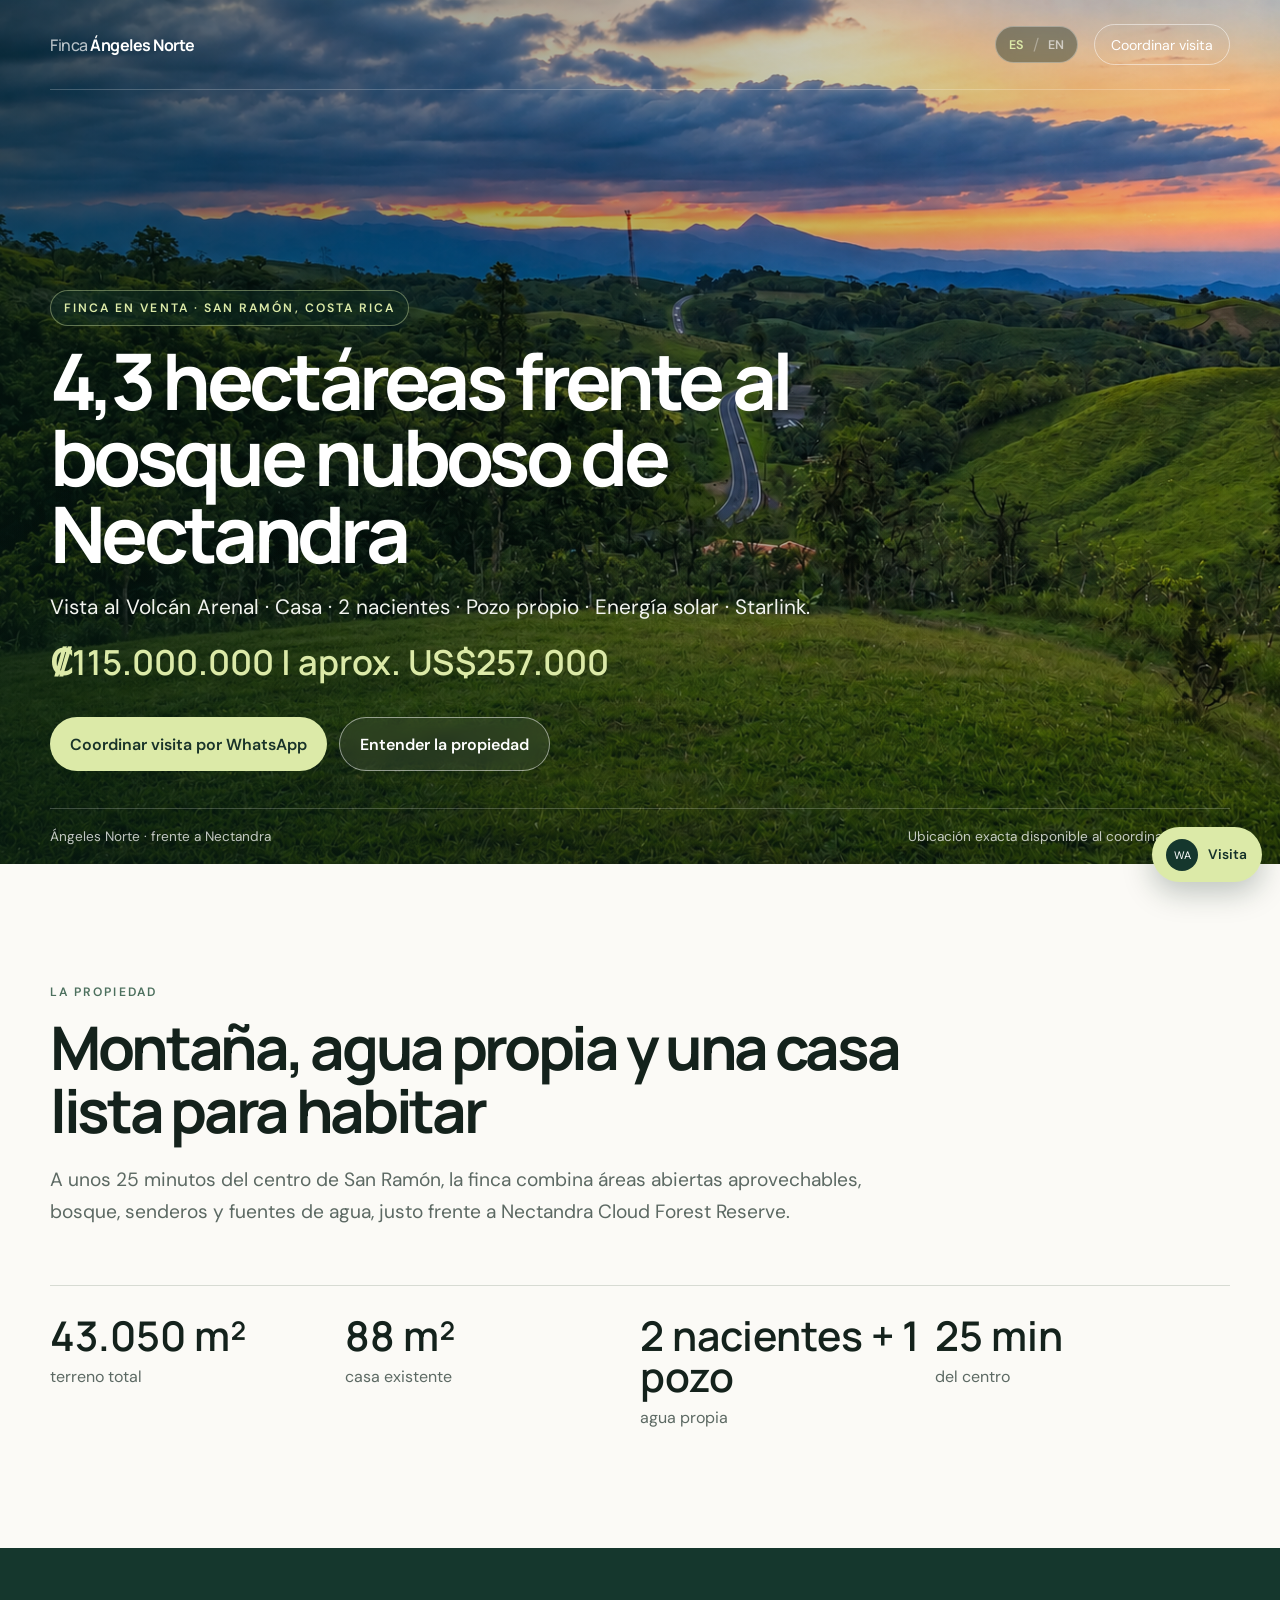
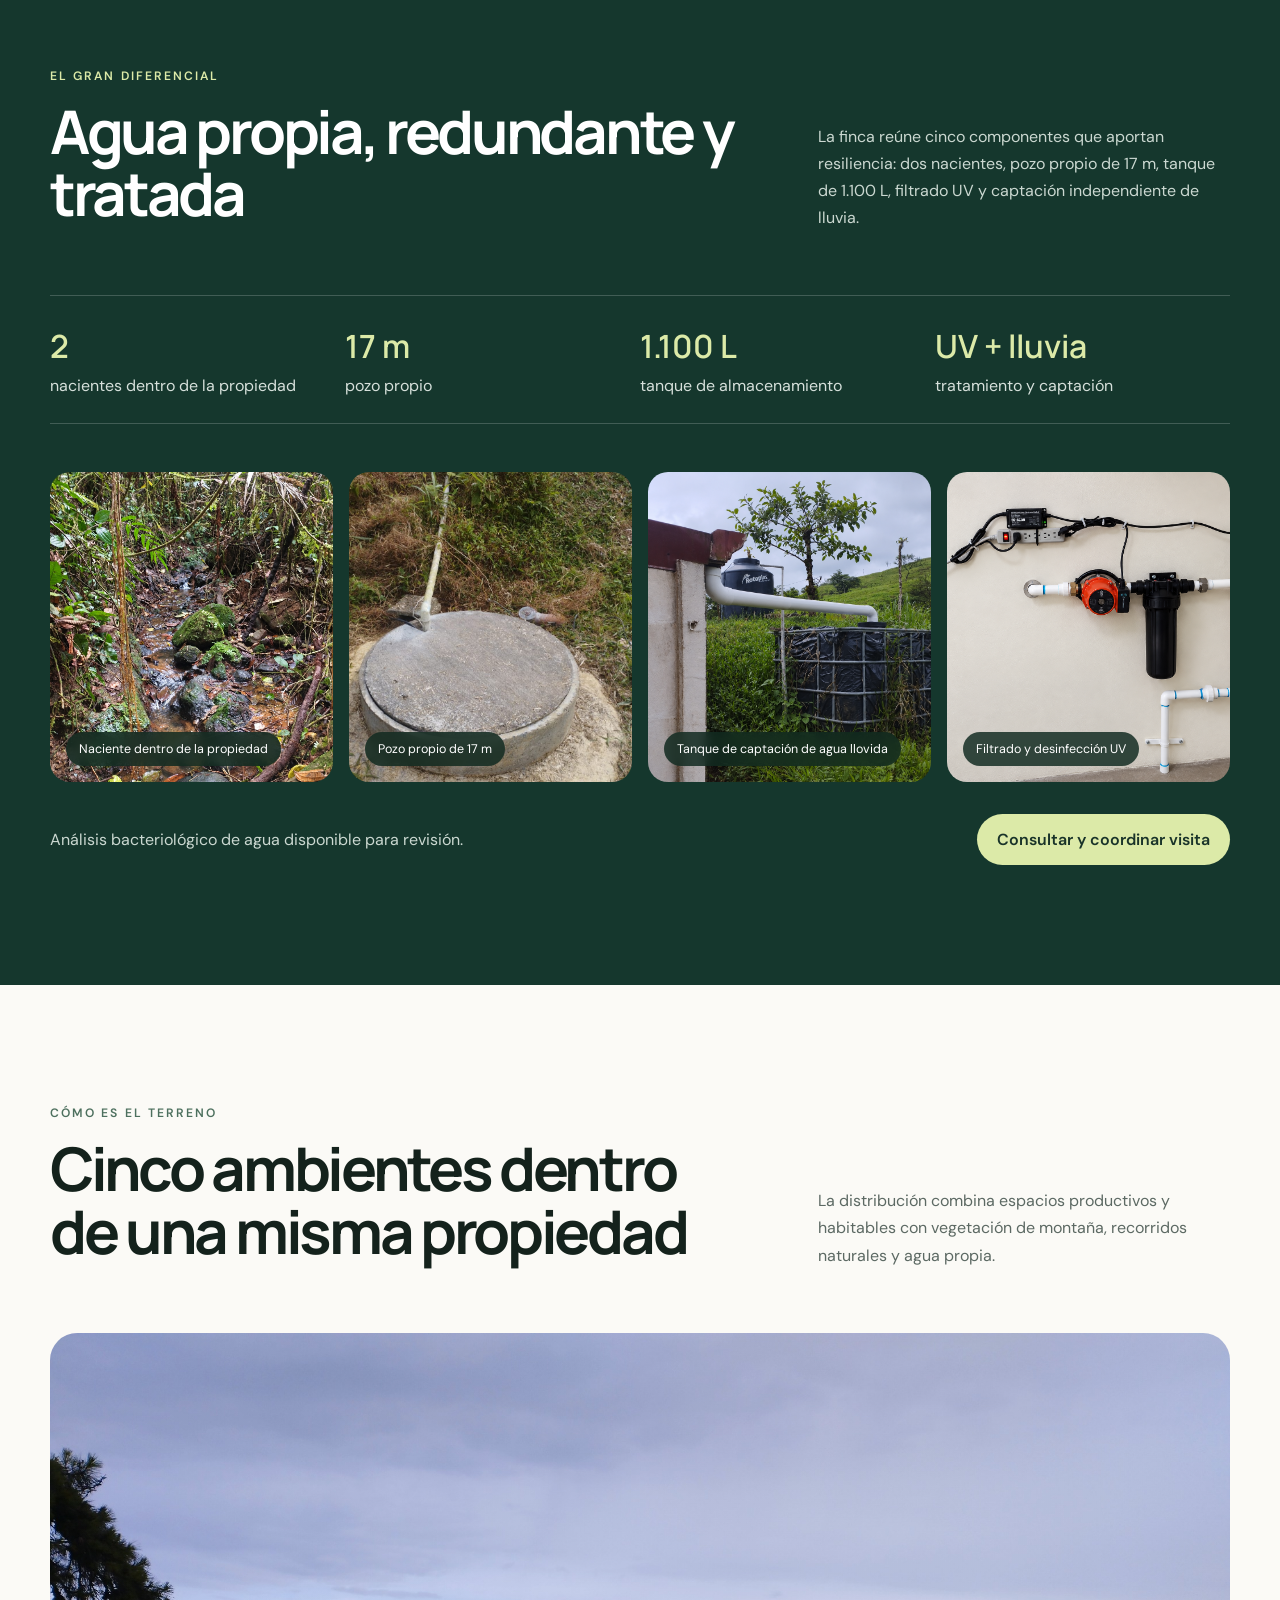
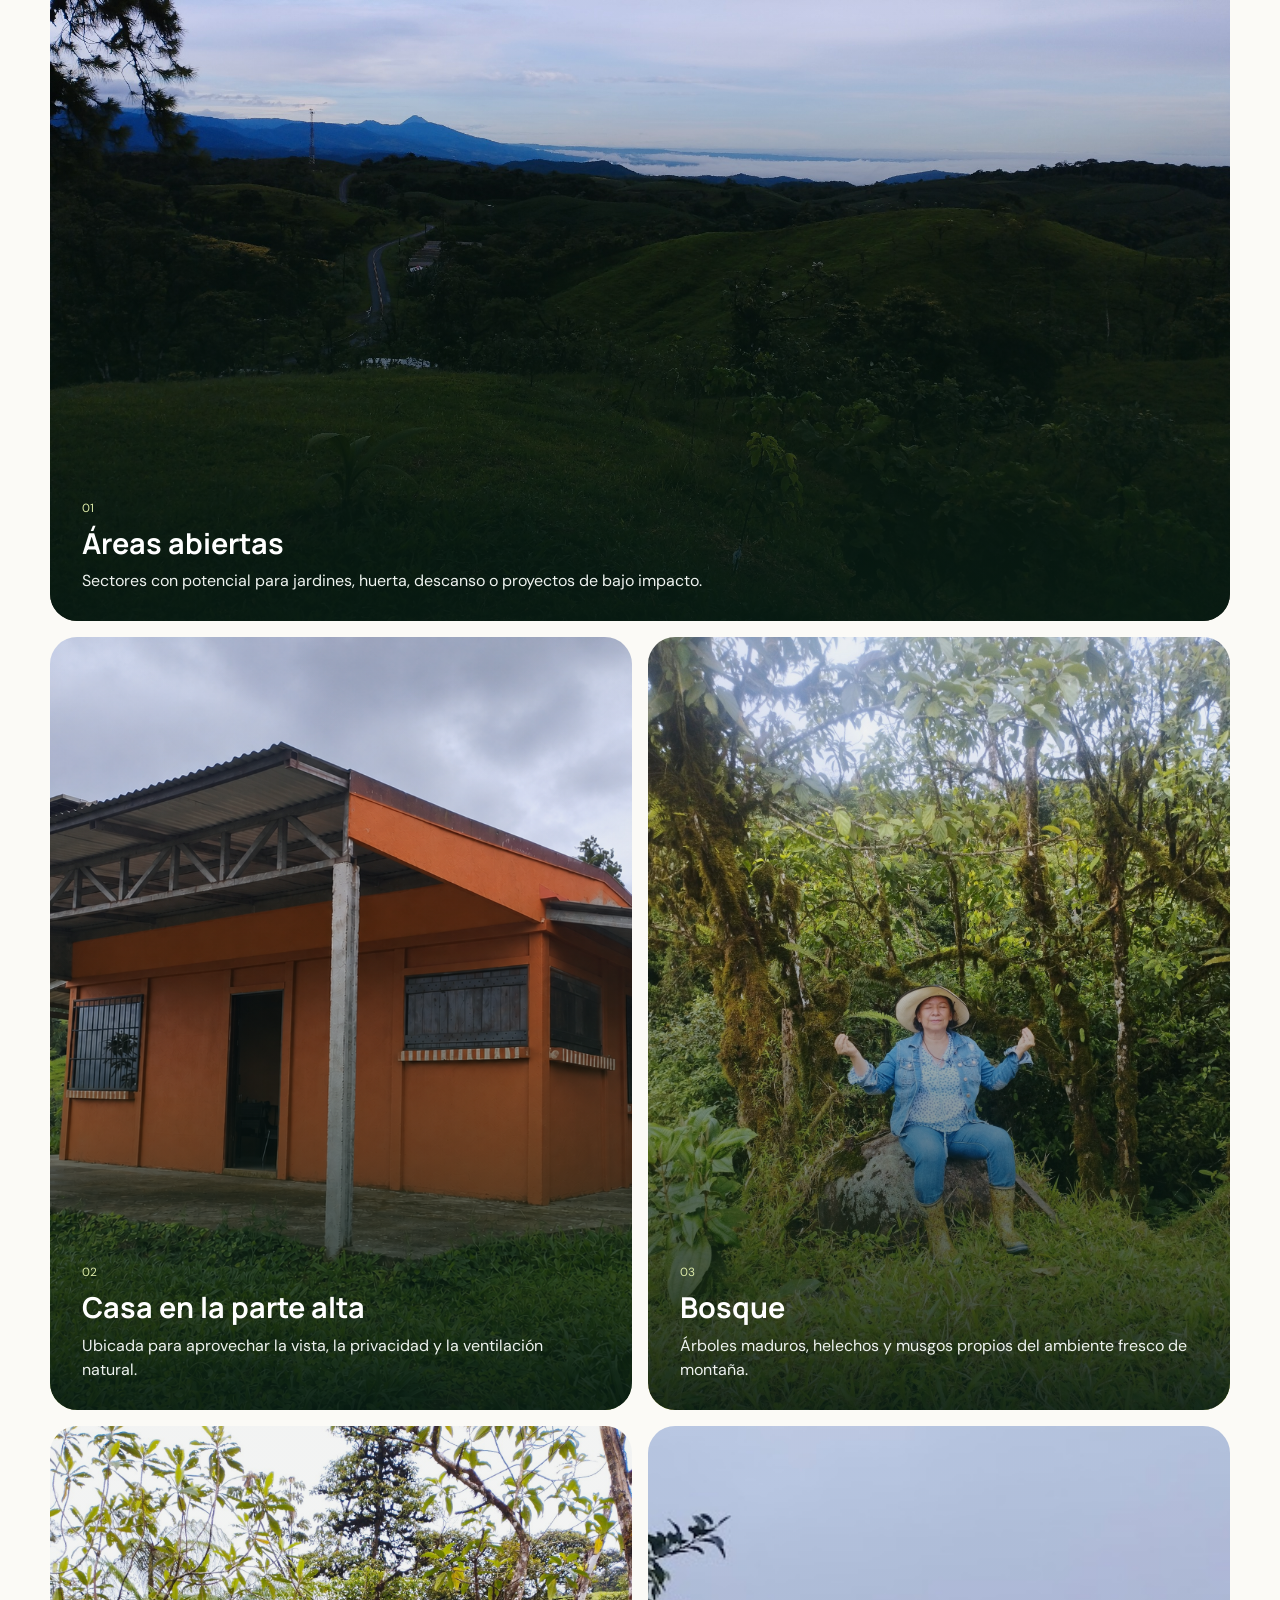
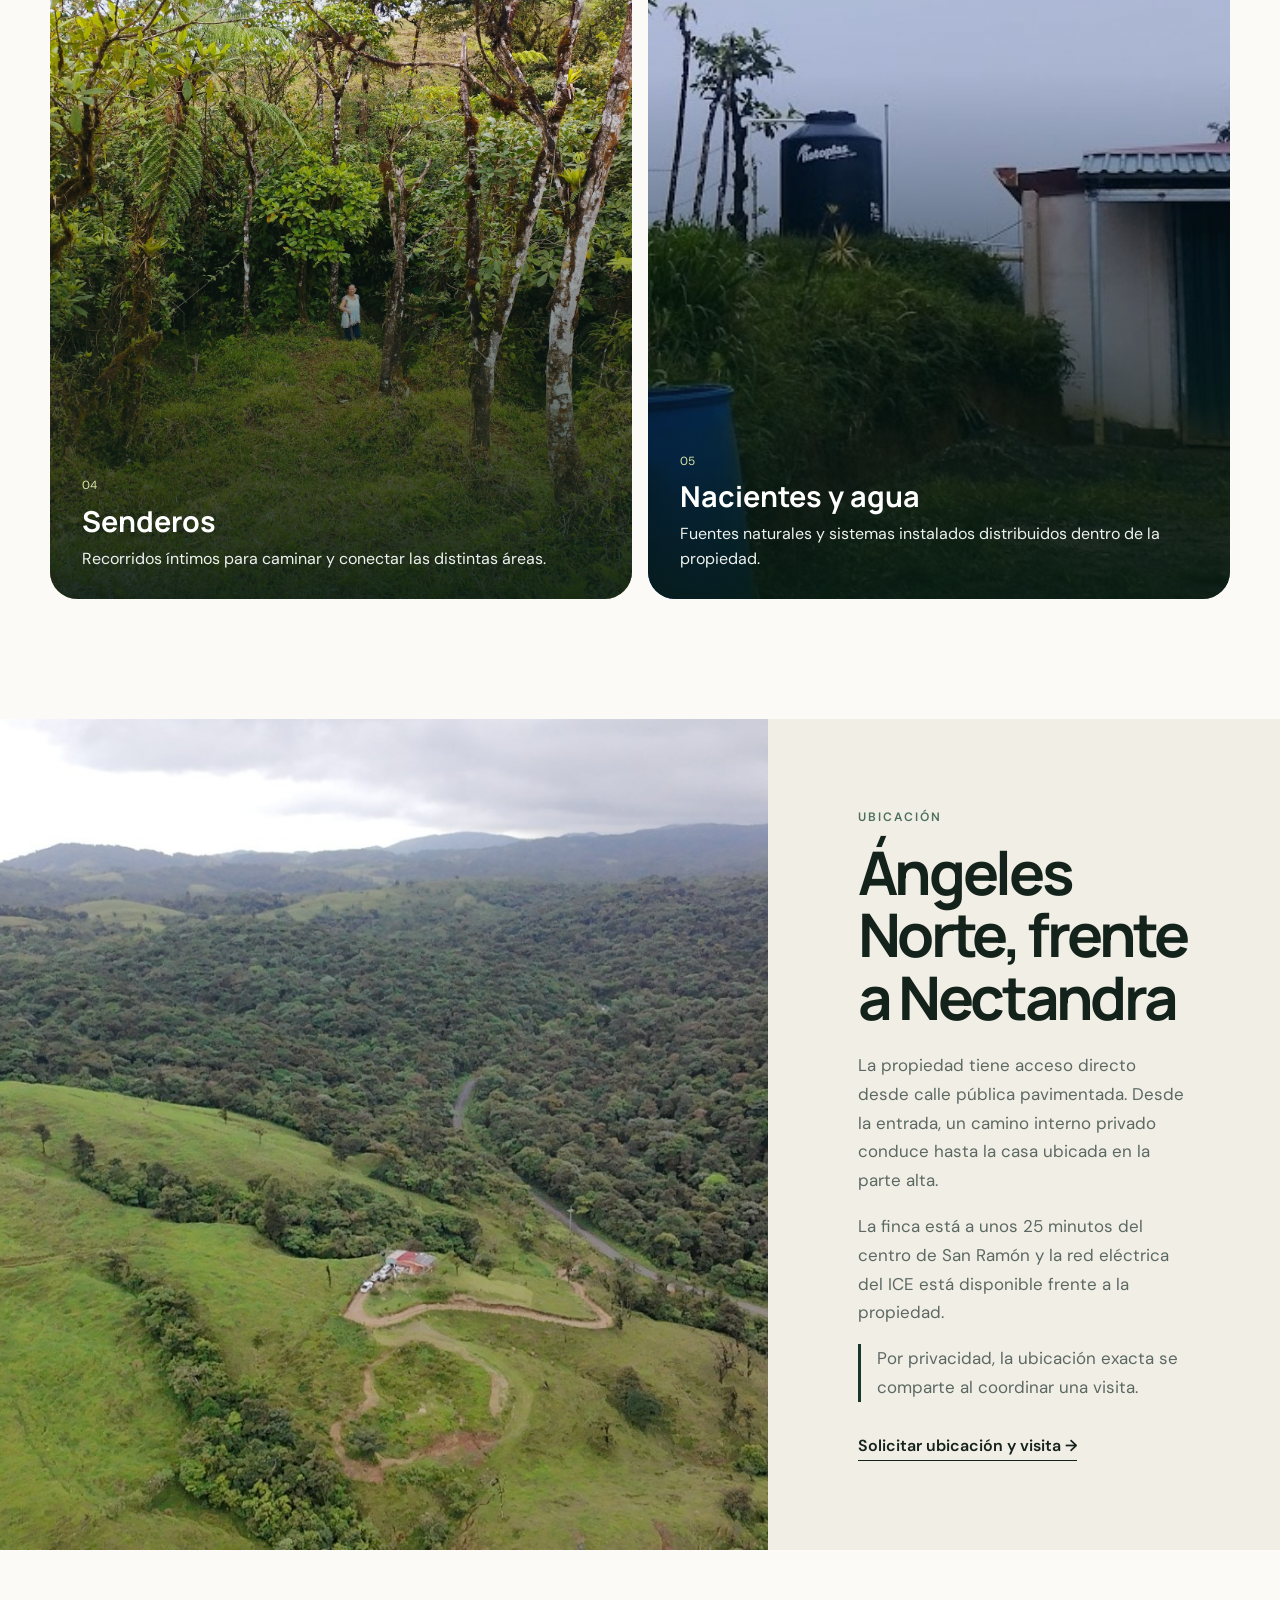
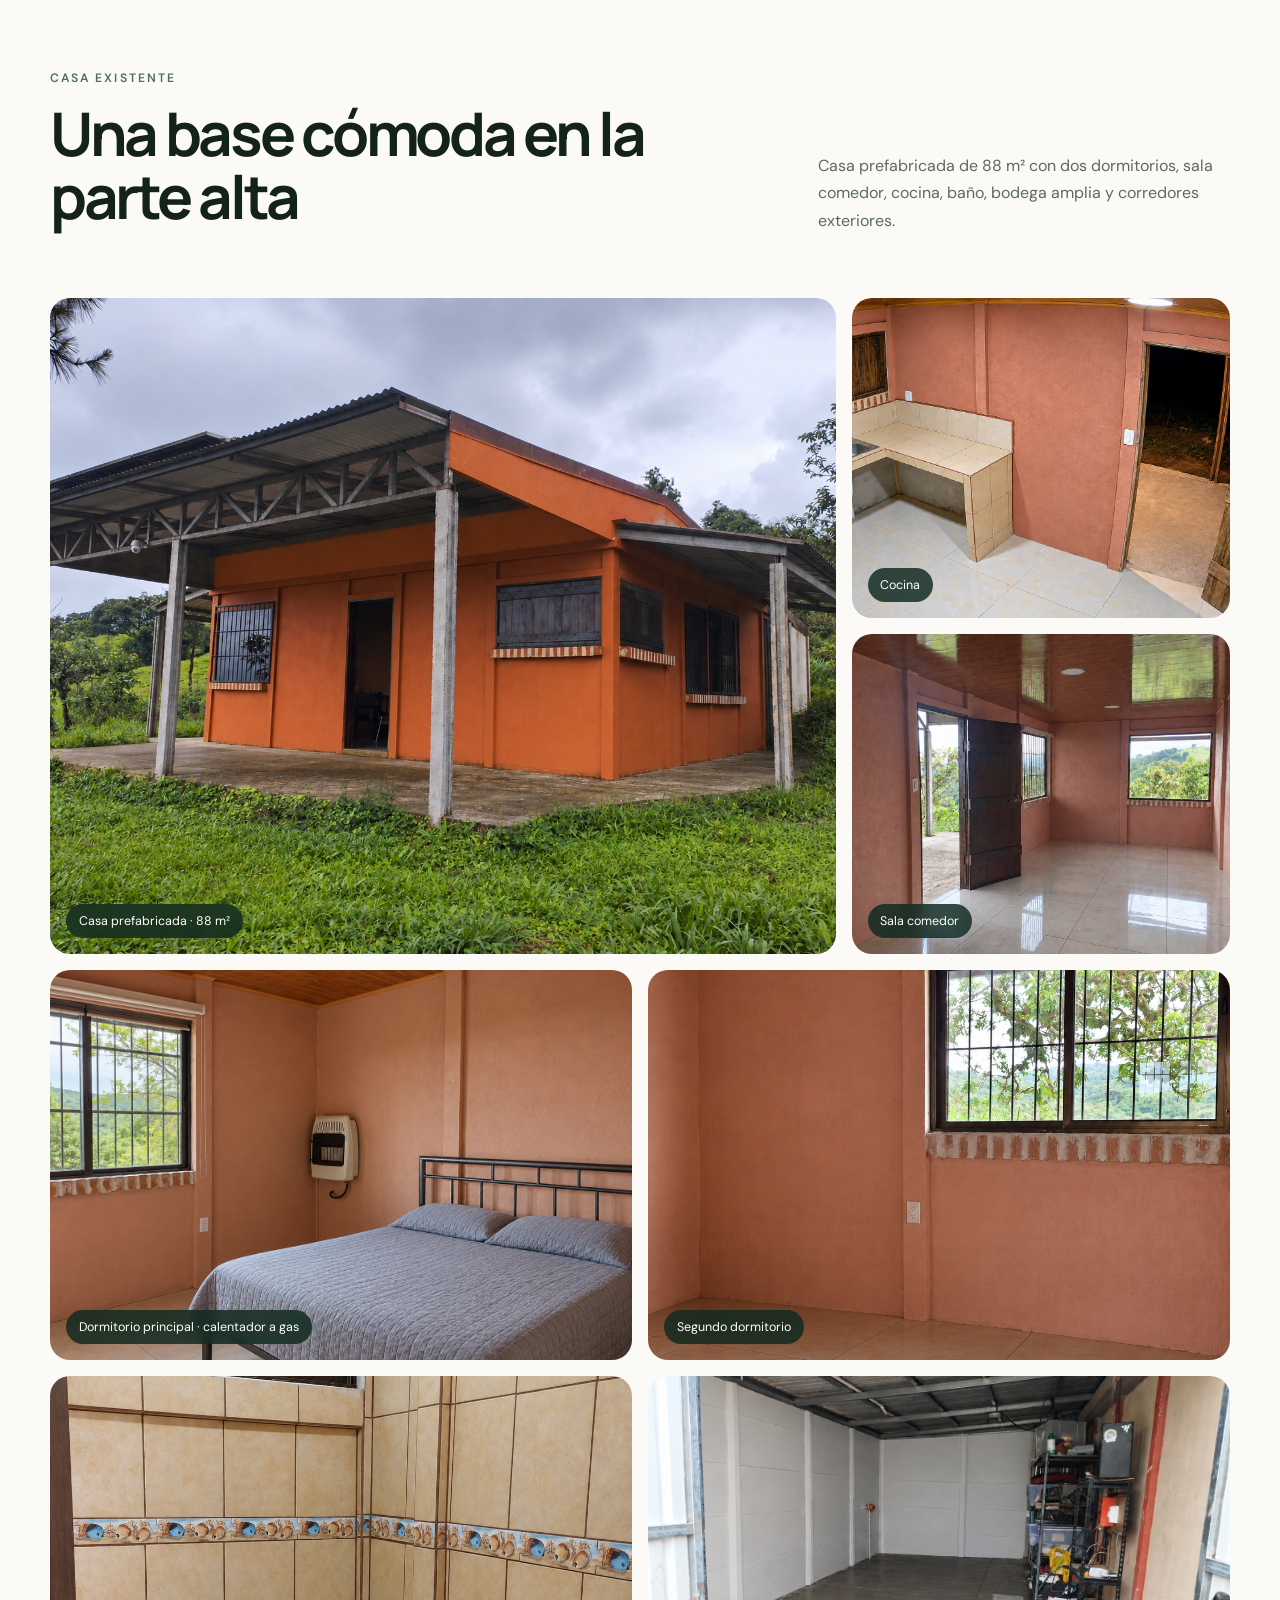
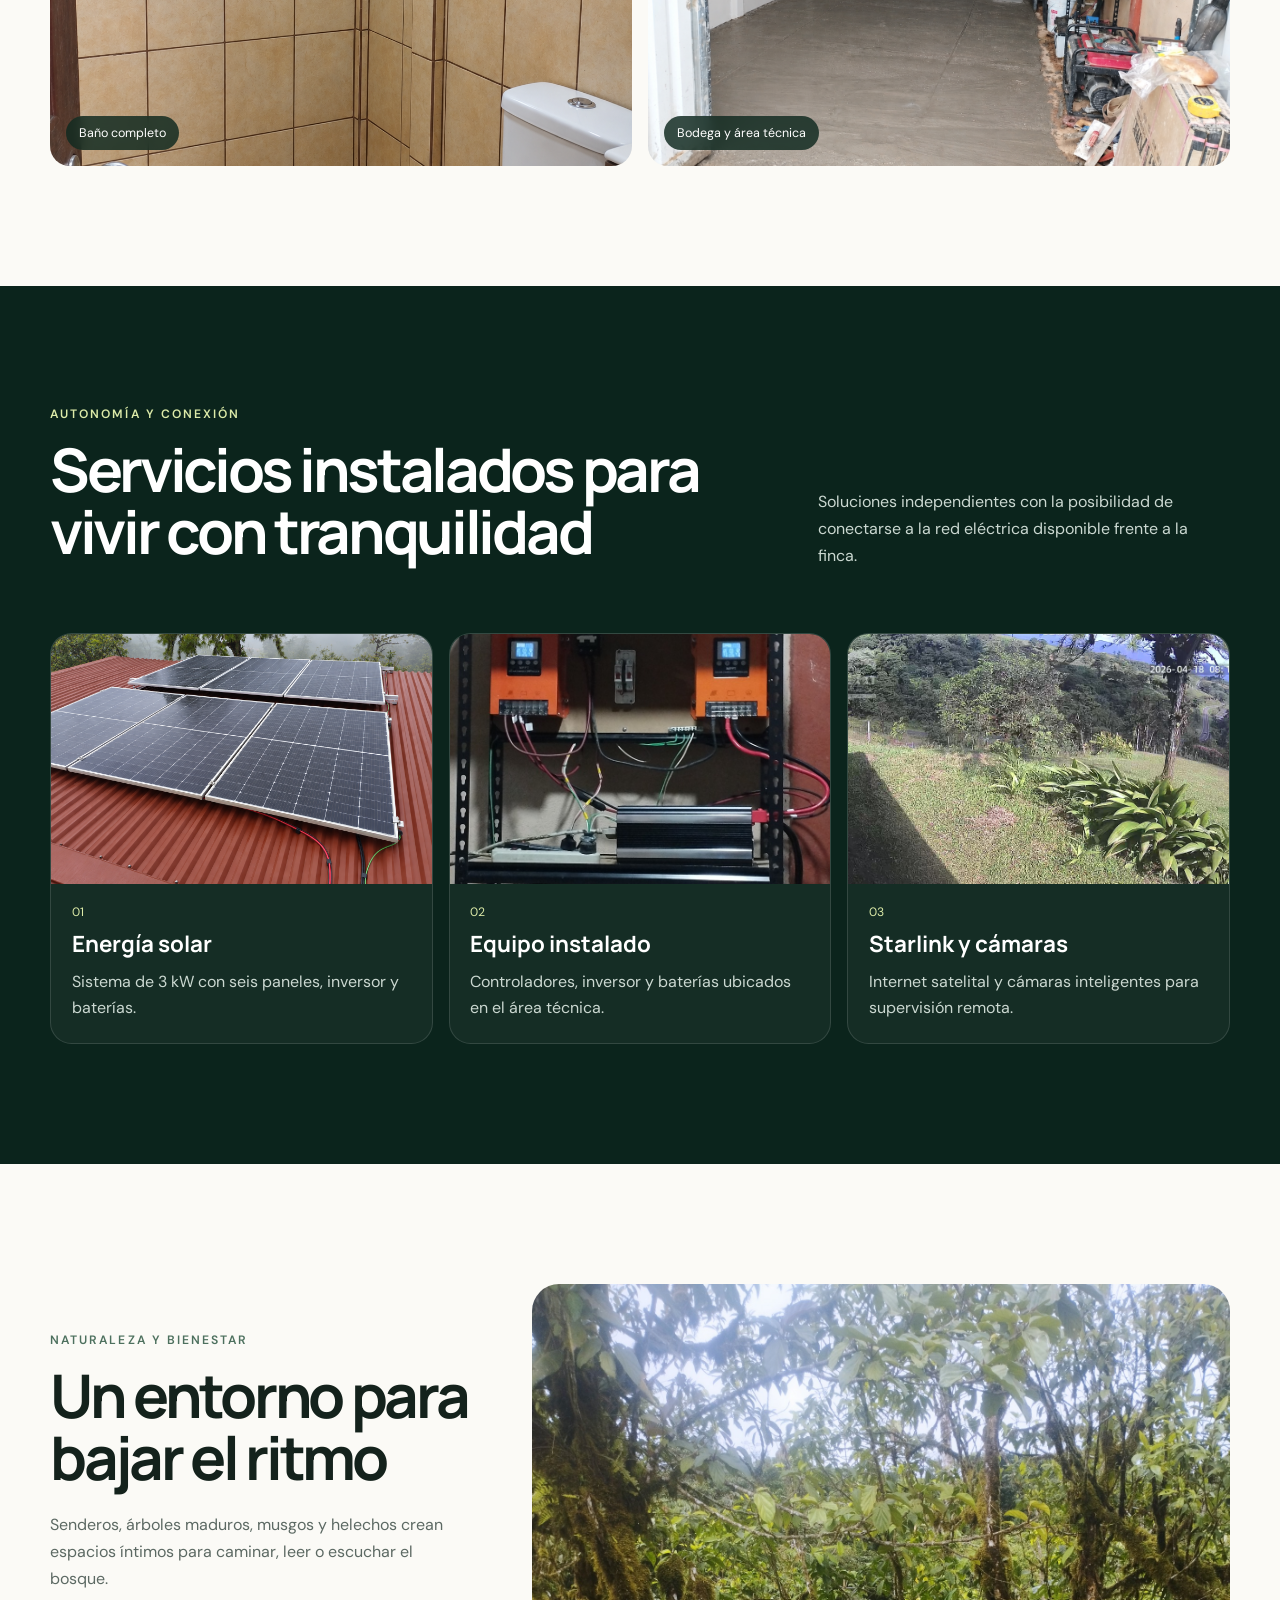
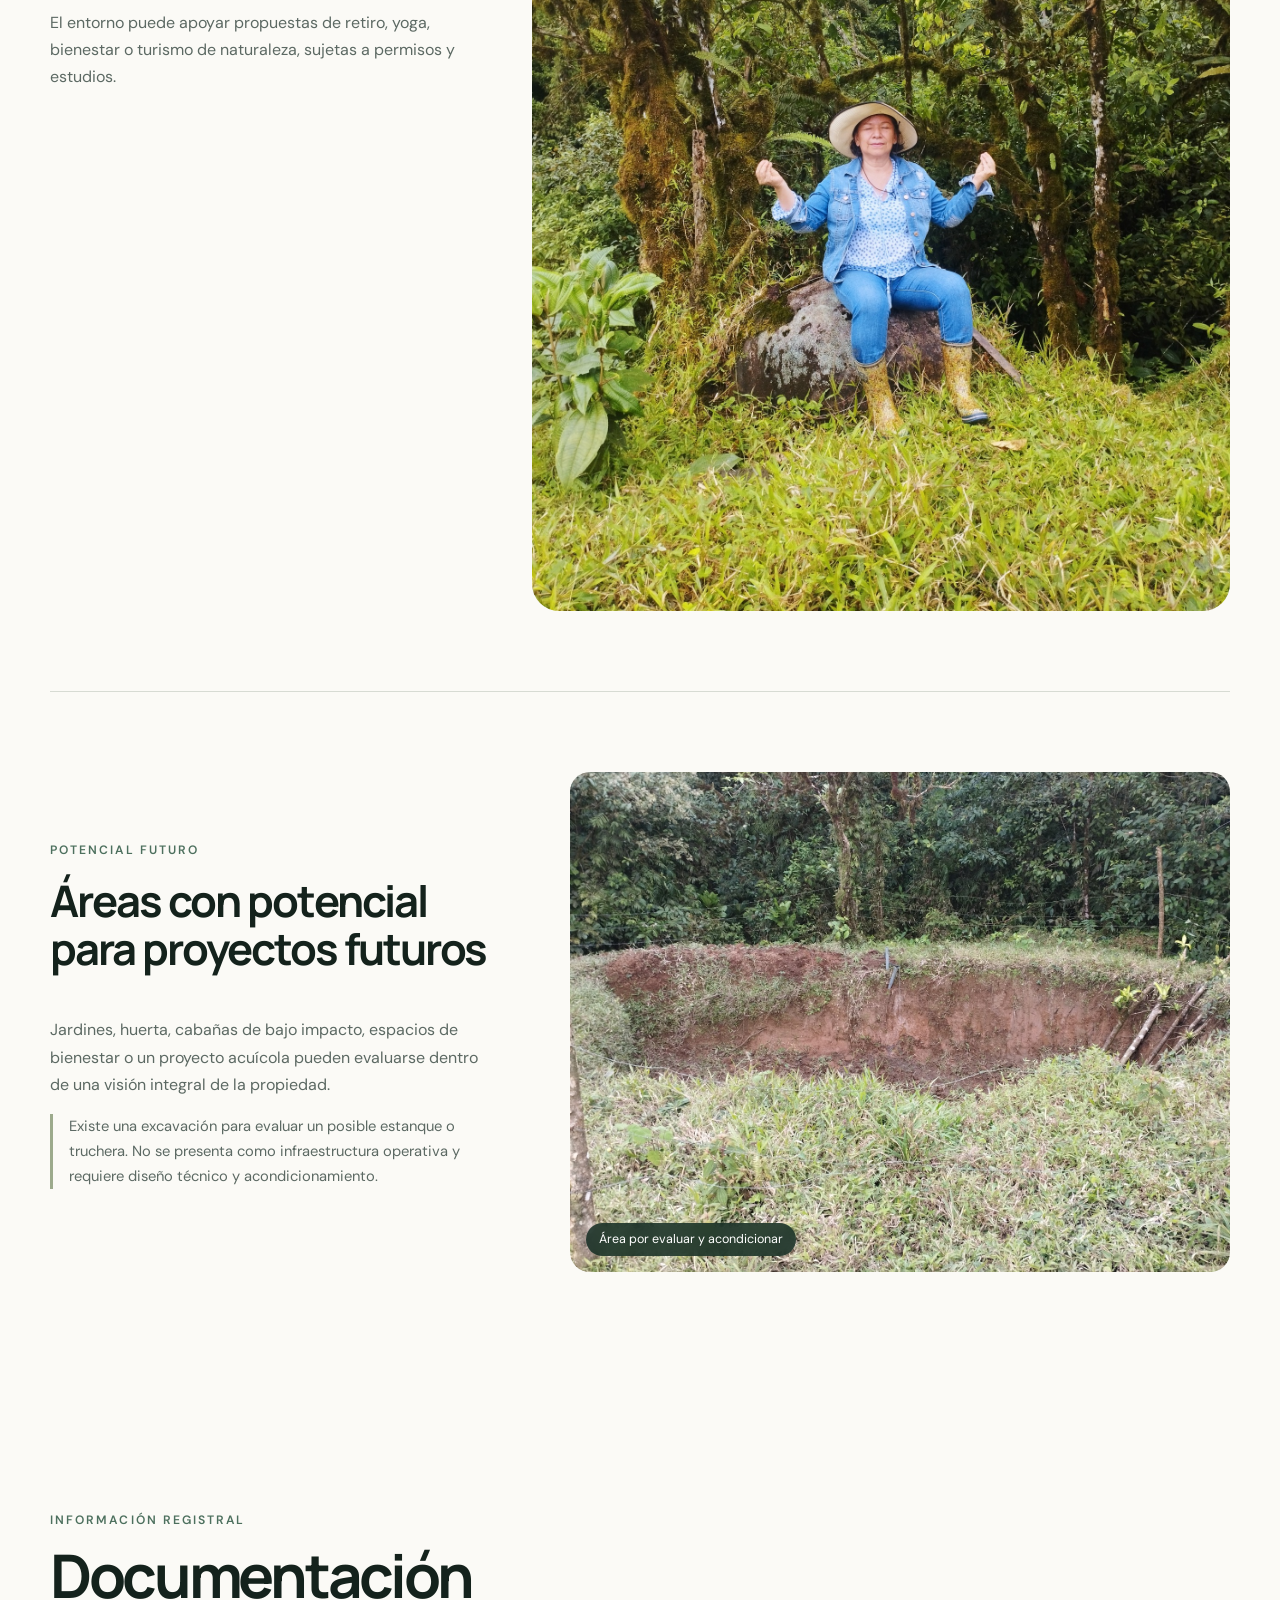
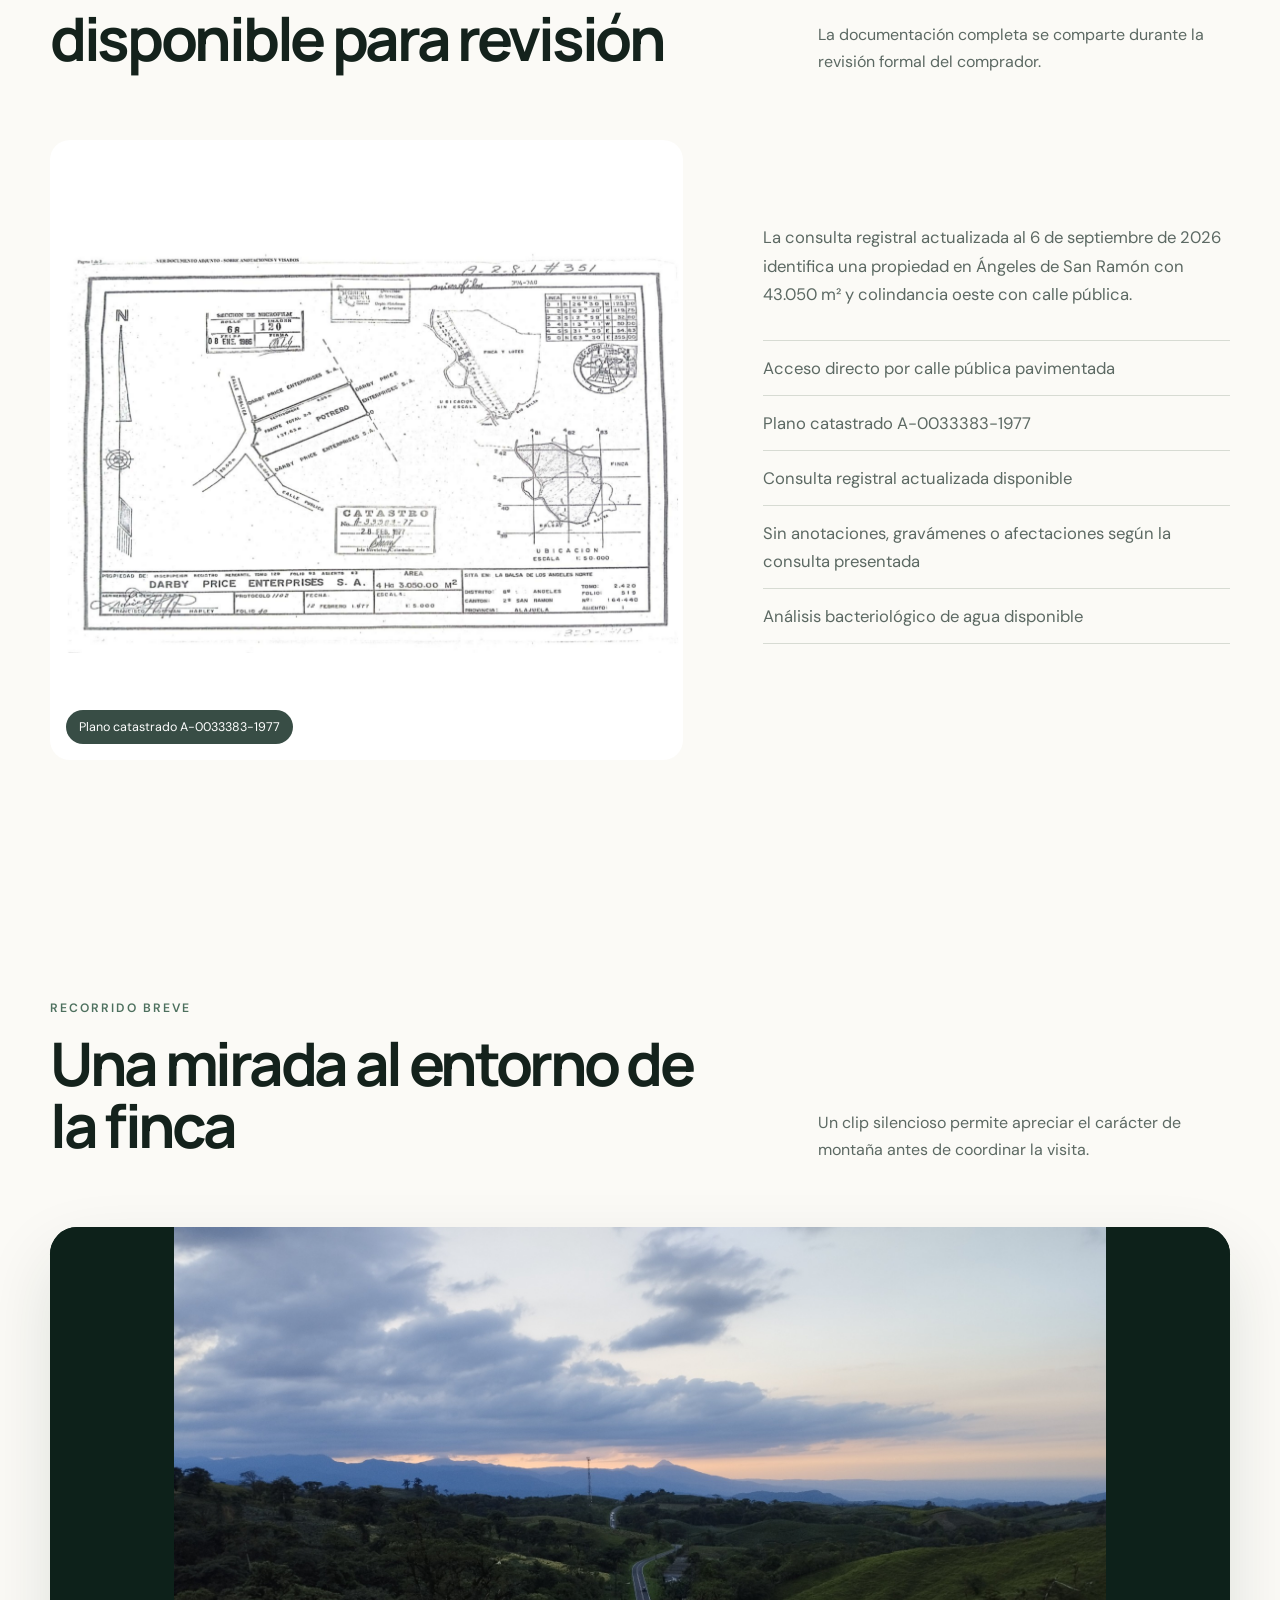
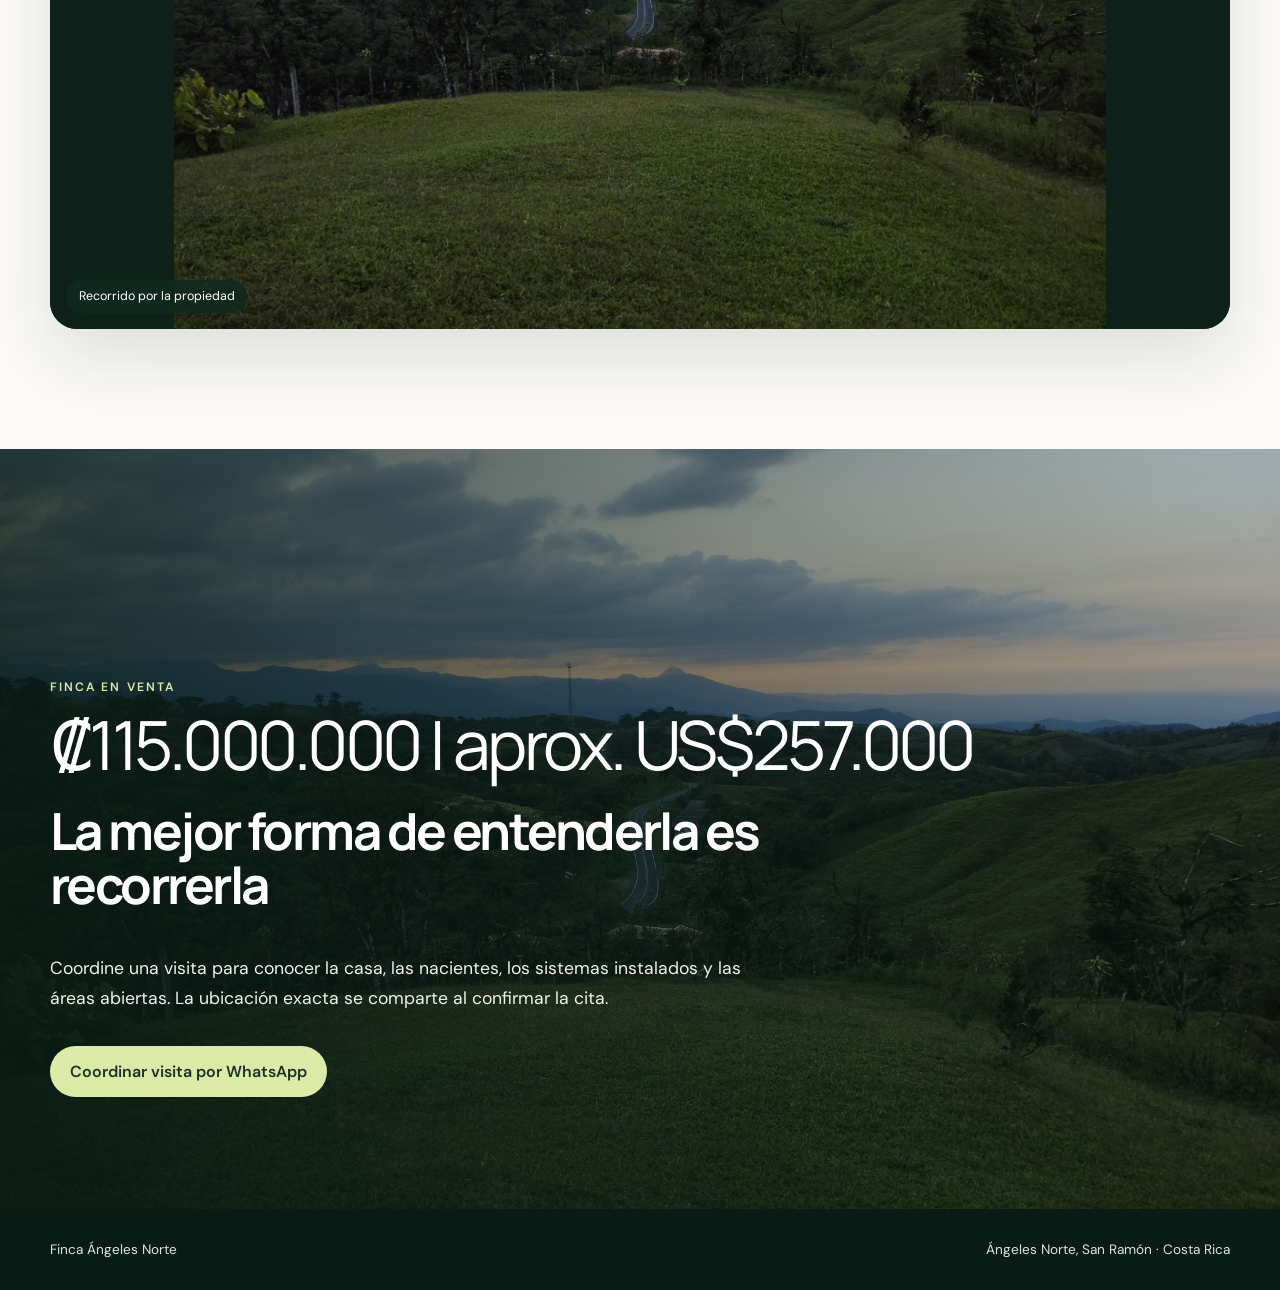
==== commit cb7099b0: "Add GA4 tracking and final property clarifications" ====
--- a/propiedad-en-venta.html
+++ b/propiedad-en-venta.html
@@ -5,15 +5,16 @@
 <meta name="description" content="Finca de 4,3 hectáreas en venta en Ángeles Norte, San Ramón, frente al bosque nuboso de Nectandra. Casa, 2 nacientes, pozo propio, energía solar y Starlink.">
 <link rel="canonical" href="https://federicopintocastro-dot.github.io/finca-angeles-norte-san-ramon/propiedad-en-venta.html">
 <link rel="alternate" hreflang="es" href="https://federicopintocastro-dot.github.io/finca-angeles-norte-san-ramon/?lang=es"><link rel="alternate" hreflang="en" href="https://federicopintocastro-dot.github.io/finca-angeles-norte-san-ramon/?lang=en"><link rel="alternate" hreflang="x-default" href="https://federicopintocastro-dot.github.io/finca-angeles-norte-san-ramon/">
-<meta property="og:type" content="website"><meta property="og:site_name" content="Finca Ángeles Norte"><meta property="og:locale" content="es_CR"><meta property="og:locale:alternate" content="en_US"><meta property="og:title" content="Finca 4,3 ha frente a Nectandra – San Ramón"><meta property="og:description" content="Finca de 43.050 m² con casa, 2 nacientes, pozo propio, energía solar, Starlink y vista al Volcán Arenal. ₡115.000.000."><meta property="og:url" content="https://federicopintocastro-dot.github.io/finca-angeles-norte-san-ramon/propiedad-en-venta.html"><meta property="og:image" content="https://federicopintocastro-dot.github.io/finca-angeles-norte-san-ramon/og-finca-nectandra.jpg"><meta property="og:image:secure_url" content="https://federicopintocastro-dot.github.io/finca-angeles-norte-san-ramon/og-finca-nectandra.jpg"><meta property="og:image:type" content="image/jpeg"><meta property="og:image:width" content="1200"><meta property="og:image:height" content="630"><meta property="og:image:alt" content="Vista panorámica de la finca frente a Nectandra en San Ramón, Costa Rica">
-<meta name="twitter:card" content="summary_large_image"><meta name="twitter:title" content="Finca 4,3 ha frente a Nectandra – San Ramón"><meta name="twitter:description" content="Finca de 43.050 m² con casa, 2 nacientes, pozo propio, energía solar, Starlink y vista al Volcán Arenal. ₡115.000.000."><meta name="twitter:image" content="https://federicopintocastro-dot.github.io/finca-angeles-norte-san-ramon/og-finca-nectandra.jpg"><meta name="twitter:image:alt" content="Vista panorámica de la finca frente a Nectandra en San Ramón, Costa Rica">
+<meta property="og:type" content="website"><meta property="og:site_name" content="Finca Ángeles Norte"><meta property="og:locale" content="es_CR"><meta property="og:locale:alternate" content="en_US"><meta property="og:title" content="Finca 4,3 ha frente a Nectandra – San Ramón"><meta property="og:description" content="4,3 ha frente a Nectandra, con casa, 2 nacientes, pozo propio, energía solar, Starlink y vista al Volcán Arenal. Acceso directo por calle pública pavimentada."><meta property="og:url" content="https://federicopintocastro-dot.github.io/finca-angeles-norte-san-ramon/propiedad-en-venta.html"><meta property="og:image" content="https://federicopintocastro-dot.github.io/finca-angeles-norte-san-ramon/og-finca-nectandra.jpg"><meta property="og:image:secure_url" content="https://federicopintocastro-dot.github.io/finca-angeles-norte-san-ramon/og-finca-nectandra.jpg"><meta property="og:image:type" content="image/jpeg"><meta property="og:image:width" content="1200"><meta property="og:image:height" content="630"><meta property="og:image:alt" content="Vista panorámica de la finca frente a Nectandra en San Ramón, Costa Rica">
+<meta name="twitter:card" content="summary_large_image"><meta name="twitter:title" content="Finca 4,3 ha frente a Nectandra – San Ramón"><meta name="twitter:description" content="4,3 ha frente a Nectandra, con casa, 2 nacientes, pozo propio, energía solar, Starlink y vista al Volcán Arenal. Acceso directo por calle pública pavimentada."><meta name="twitter:image" content="https://federicopintocastro-dot.github.io/finca-angeles-norte-san-ramon/og-finca-nectandra.jpg"><meta name="twitter:image:alt" content="Vista panorámica de la finca frente a Nectandra en San Ramón, Costa Rica">
+<script async src="https://www.googletagmanager.com/gtag/js?id=G-D1L0C24PNY"></script><script>window.dataLayer=window.dataLayer||[];function gtag(){dataLayer.push(arguments)}gtag('js',new Date());gtag('config','G-D1L0C24PNY');</script>
 <link rel="preconnect" href="https://fonts.googleapis.com"><link rel="preconnect" href="https://fonts.gstatic.com" crossorigin><link href="https://fonts.googleapis.com/css2?family=DM+Sans:wght@400;500;600&family=Manrope:wght@500;600;700&display=swap" rel="stylesheet"><link rel="stylesheet" href="styles.css?v=20260918-3">
 </head><body data-lang="es">
 <header class="hero" id="inicio"><nav class="nav shell" aria-label="Navegación principal" data-aria-es="Navegación principal" data-aria-en="Main navigation"><a class="brand" href="#inicio"><span>Finca</span> Ángeles Norte</a><div class="nav-tools"><div class="language-switch" role="group" aria-label="Idioma" data-aria-es="Idioma" data-aria-en="Language"><button type="button" data-lang-button="es" aria-pressed="true">ES</button><span>/</span><button type="button" data-lang-button="en" aria-pressed="false">EN</button></div><a class="nav-cta whatsapp-link" target="_blank" rel="noopener" data-es="Coordinar visita" data-en="Schedule a visit">Coordinar visita</a></div></nav>
 <div class="hero-content shell reveal"><p class="eyebrow sale-label" data-es="Finca en venta · San Ramón, Costa Rica" data-en="Property for sale · San Ramón, Costa Rica">Finca en venta · San Ramón, Costa Rica</p><h1 data-es="4,3 hectáreas frente al bosque nuboso de Nectandra" data-en="10.6-Acre Cloud-Forest Estate in Costa Rica">4,3 hectáreas frente al bosque nuboso de Nectandra</h1><p class="hero-copy" data-es="Vista al Volcán Arenal · Casa · 2 nacientes · Pozo propio · Energía solar · Starlink." data-en="Across from Nectandra Cloud Forest Reserve, with Arenal Volcano views, an existing home, private well and two natural springs.">Vista al Volcán Arenal · Casa · 2 nacientes · Pozo propio · Energía solar · Starlink.</p><p class="hero-price" data-es="₡115.000.000 | aprox. US$257.000" data-en="US$257,000 | 10.6 acres | approx. 947 sq ft home">₡115.000.000 | aprox. US$257.000</p><div class="hero-actions"><a class="button button-primary whatsapp-link" target="_blank" rel="noopener" data-es="Coordinar visita por WhatsApp" data-en="Schedule a visit on WhatsApp">Coordinar visita por WhatsApp</a><a class="button button-glass" href="#terreno" data-es="Entender la propiedad" data-en="Explore the property">Entender la propiedad</a></div></div>
 <div class="hero-foot shell"><p data-es="Ángeles Norte · frente a Nectandra" data-en="Ángeles Norte · across from Nectandra">Ángeles Norte · frente a Nectandra</p><p data-es="Ubicación exacta disponible al coordinar una visita" data-en="Exact location shared when scheduling a visit">Ubicación exacta disponible al coordinar una visita</p></div></header>
 <main>
-<section class="intro shell reveal" id="recorrido"><p class="eyebrow dark" data-es="La propiedad" data-en="The property">La propiedad</p><h2 data-es="Montaña, agua propia y una casa lista para habitar" data-en="Mountain living, abundant water and a move-in-ready home">Montaña, agua propia y una casa lista para habitar</h2><p class="lead" data-es="A unos 25 minutos del centro de San Ramón, la finca combina áreas abiertas aprovechables, bosque, senderos y fuentes de agua, justo frente a Nectandra Cloud Forest Reserve." data-en="About 25 minutes from downtown San Ramón, the estate combines usable open land, forest, trails and multiple water sources directly across from Nectandra Cloud Forest Reserve.">A unos 25 minutos del centro de San Ramón, la finca combina áreas abiertas aprovechables, bosque, senderos y fuentes de agua, justo frente a Nectandra Cloud Forest Reserve.</p><div class="stats"><div><strong data-es="43.050 m²" data-en="10.6 acres">43.050 m²</strong><span data-es="terreno total" data-en="total land">terreno total</span></div><div><strong data-es="88 m²" data-en="947 sq ft">88 m²</strong><span data-es="casa existente" data-en="existing home">casa existente</span></div><div><strong>2 + 1</strong><span data-es="nacientes + pozo" data-en="springs + private well">nacientes + pozo</span></div><div><strong>25 min</strong><span data-es="del centro" data-en="from downtown">del centro</span></div></div></section>
+<section class="intro shell reveal" id="recorrido"><p class="eyebrow dark" data-es="La propiedad" data-en="The property">La propiedad</p><h2 data-es="Montaña, agua propia y una casa lista para habitar" data-en="Mountain living, abundant water and a move-in-ready home">Montaña, agua propia y una casa lista para habitar</h2><p class="lead" data-es="A unos 25 minutos del centro de San Ramón, la finca combina áreas abiertas aprovechables, bosque, senderos y fuentes de agua, justo frente a Nectandra Cloud Forest Reserve." data-en="About 25 minutes from downtown San Ramón, the estate combines usable open land, forest, trails and multiple water sources directly across from Nectandra Cloud Forest Reserve.">A unos 25 minutos del centro de San Ramón, la finca combina áreas abiertas aprovechables, bosque, senderos y fuentes de agua, justo frente a Nectandra Cloud Forest Reserve.</p><div class="stats"><div><strong data-es="43.050 m²" data-en="10.6 acres">43.050 m²</strong><span data-es="terreno total" data-en="total land">terreno total</span></div><div><strong data-es="88 m²" data-en="947 sq ft">88 m²</strong><span data-es="casa existente" data-en="existing home">casa existente</span></div><div><strong data-es="2 nacientes + 1 pozo" data-en="2 natural springs + 1 private well">2 nacientes + 1 pozo</strong><span data-es="agua propia" data-en="independent water">agua propia</span></div><div><strong>25 min</strong><span data-es="del centro" data-en="from downtown">del centro</span></div></div></section>
 <section class="water-hero" id="agua"><div class="shell water-heading reveal"><div><p class="eyebrow" data-es="El gran diferencial" data-en="A defining advantage">El gran diferencial</p><h2 data-es="Agua propia, redundante y tratada" data-en="Independent, redundant and treated water">Agua propia, redundante y tratada</h2></div><p data-es="La finca reúne cinco componentes que aportan resiliencia: dos nacientes, pozo propio de 17 m, tanque de 1.100 L, filtrado UV y captación independiente de lluvia." data-en="Five complementary systems support water resilience: two natural springs, a 17 m private well, a 1,100 L storage tank, UV treatment and independent rainwater harvesting.">La finca reúne cinco componentes que aportan resiliencia: dos nacientes, pozo propio de 17 m, tanque de 1.100 L, filtrado UV y captación independiente de lluvia.</p></div><div class="shell water-numbers"><article><strong>2</strong><span data-es="nacientes dentro de la propiedad" data-en="natural springs on the property">nacientes dentro de la propiedad</span></article><article><strong>17 m</strong><span data-es="pozo propio" data-en="private well">pozo propio</span></article><article><strong data-es="1.100 L" data-en="1,100 L">1.100 L</strong><span data-es="tanque de almacenamiento" data-en="storage tank">tanque de almacenamiento</span></article><article><strong data-es="UV + lluvia" data-en="UV + rain">UV + lluvia</strong><span data-es="tratamiento y captación" data-en="treatment and harvesting">tratamiento y captación</span></article></div>
 <div class="shell photo-grid water-grid"><figure><img src="images/image10.png" loading="lazy" data-alt-es="Naciente de agua dentro de la propiedad" data-alt-en="Natural spring on the property"><figcaption data-es="Naciente dentro de la propiedad" data-en="Natural spring on the property">Naciente dentro de la propiedad</figcaption></figure><figure><img src="images/image7.jpg" loading="lazy" data-alt-es="Pozo propio de la finca" data-alt-en="Private well on the estate"><figcaption data-es="Pozo propio de 17 m" data-en="17 m private well">Pozo propio de 17 m</figcaption></figure><figure><img src="images/image9.png" loading="lazy" data-alt-es="Tanque de captación de agua llovida" data-alt-en="Rainwater collection tank"><figcaption data-es="Tanque de captación de agua llovida" data-en="Rainwater collection tank">Tanque de captación de agua llovida</figcaption></figure><figure><img src="images/image18.png" loading="lazy" data-alt-es="Sistema de filtrado y desinfección ultravioleta" data-alt-en="Filtration and ultraviolet disinfection system"><figcaption data-es="Filtrado y desinfección UV" data-en="Filtration and UV treatment">Filtrado y desinfección UV</figcaption></figure></div><div class="shell water-cta"><p data-es="Análisis bacteriológico de agua disponible para revisión." data-en="Bacteriological water analysis available for review.">Análisis bacteriológico de agua disponible para revisión.</p><a class="button button-primary whatsapp-link" target="_blank" rel="noopener" data-es="Consultar y coordinar visita" data-en="Ask questions and schedule a visit">Consultar y coordinar visita</a></div></section>
 <section class="terrain shell" id="terreno"><div class="section-heading reveal"><div><p class="eyebrow dark" data-es="Cómo es el terreno" data-en="Understanding the land">Cómo es el terreno</p><h2 data-es="Cinco ambientes dentro de una misma propiedad" data-en="Five distinct settings within one estate">Cinco ambientes dentro de una misma propiedad</h2></div><p data-es="La distribución combina espacios productivos y habitables con vegetación de montaña, recorridos naturales y agua propia." data-en="The layout combines usable and livable areas with mountain vegetation, natural trails and independent water sources.">La distribución combina espacios productivos y habitables con vegetación de montaña, recorridos naturales y agua propia.</p></div><div class="terrain-grid">
@@ -22,11 +23,11 @@
 <article class="terrain-card"><img src="images/image14.jpg" loading="lazy" data-alt-es="Bosque dentro de la finca" data-alt-en="Wooded area within the estate"><div><span>03</span><h3 data-es="Bosque" data-en="Forest">Bosque</h3><p data-es="Árboles maduros, helechos y musgos propios del ambiente fresco de montaña." data-en="Mature trees, ferns and mosses characteristic of the cool mountain setting.">Árboles maduros, helechos y musgos propios del ambiente fresco de montaña.</p></div></article>
 <article class="terrain-card"><img src="images/image15.jpg" loading="lazy" data-alt-es="Senderos dentro de la propiedad" data-alt-en="Trails across the property"><div><span>04</span><h3 data-es="Senderos" data-en="Trails">Senderos</h3><p data-es="Recorridos íntimos para caminar y conectar las distintas áreas." data-en="Quiet walking routes that connect different areas and invite nature observation.">Recorridos íntimos para caminar y conectar las distintas áreas.</p></div></article>
 <article class="terrain-card"><img src="images/image8.jpg" loading="lazy" data-alt-es="Captación de agua de lluvia" data-alt-en="Rainwater harvesting system"><div><span>05</span><h3 data-es="Nacientes y agua" data-en="Springs and water systems">Nacientes y agua</h3><p data-es="Fuentes naturales y sistemas instalados distribuidos dentro de la propiedad." data-en="Natural sources and installed systems located throughout the estate.">Fuentes naturales y sistemas instalados distribuidos dentro de la propiedad.</p></div></article></div></section>
-<section class="feature feature-land"><div class="feature-image"><img src="images/image4.jpg" loading="lazy" data-alt-es="Vista aérea de la finca y Nectandra" data-alt-en="Aerial view of the estate and Nectandra forest"></div><div class="feature-copy reveal"><p class="eyebrow dark" data-es="Ubicación" data-en="Location">Ubicación</p><h2 data-es="Ángeles Norte, frente a Nectandra" data-en="Ángeles Norte, across from Nectandra">Ángeles Norte, frente a Nectandra</h2><p data-es="Acceso directo por calle pública asfaltada, a unos 25 minutos del centro de San Ramón. La red eléctrica del ICE está disponible frente a la propiedad." data-en="Direct access from a paved public road, about 25 minutes from downtown San Ramón. ICE grid power is available along the road.">Acceso directo por calle pública asfaltada, a unos 25 minutos del centro de San Ramón. La red eléctrica del ICE está disponible frente a la propiedad.</p><p class="location-note" data-es="Por privacidad, la ubicación exacta se comparte al coordinar una visita." data-en="For privacy, the exact location is shared when scheduling a visit.">Por privacidad, la ubicación exacta se comparte al coordinar una visita.</p><a class="text-link whatsapp-link" target="_blank" rel="noopener" data-es="Solicitar ubicación y visita →" data-en="Request location and schedule a visit →">Solicitar ubicación y visita →</a></div></section>
+<section class="feature feature-land"><div class="feature-image"><img src="images/image4.jpg" loading="lazy" data-alt-es="Vista aérea de la finca y Nectandra" data-alt-en="Aerial view of the estate and Nectandra forest"></div><div class="feature-copy reveal"><p class="eyebrow dark" data-es="Ubicación" data-en="Location">Ubicación</p><h2 data-es="Ángeles Norte, frente a Nectandra" data-en="Ángeles Norte, across from Nectandra">Ángeles Norte, frente a Nectandra</h2><p data-es="La propiedad tiene acceso directo desde calle pública pavimentada. Desde la entrada, un camino interno privado conduce hasta la casa ubicada en la parte alta." data-en="The property has direct access from a paved public road. From the entrance, a private internal road leads up to the home on the upper part of the property.">La propiedad tiene acceso directo desde calle pública pavimentada. Desde la entrada, un camino interno privado conduce hasta la casa ubicada en la parte alta.</p><p data-es="La finca está a unos 25 minutos del centro de San Ramón y la red eléctrica del ICE está disponible frente a la propiedad." data-en="The estate is about 25 minutes from downtown San Ramón, and ICE grid power is available along the public road.">La finca está a unos 25 minutos del centro de San Ramón y la red eléctrica del ICE está disponible frente a la propiedad.</p><p class="location-note" data-es="Por privacidad, la ubicación exacta se comparte al coordinar una visita." data-en="For privacy, the exact location is shared when scheduling a visit.">Por privacidad, la ubicación exacta se comparte al coordinar una visita.</p><a class="text-link whatsapp-link" target="_blank" rel="noopener" data-es="Solicitar ubicación y visita →" data-en="Request location and schedule a visit →">Solicitar ubicación y visita →</a></div></section>
 <section class="home shell"><div class="section-heading reveal"><div><p class="eyebrow dark" data-es="Casa existente" data-en="Existing home">Casa existente</p><h2 data-es="Una base cómoda en la parte alta" data-en="A comfortable home on the upper ridge">Una base cómoda en la parte alta</h2></div><p data-es="Casa prefabricada de 88 m² con dos dormitorios, sala comedor, cocina, baño, bodega amplia y corredores exteriores." data-en="An approx. 947 sq ft prefabricated home with two bedrooms, living-dining room, kitchen, bathroom, spacious storage area and covered outdoor corridors.">Casa prefabricada de 88 m² con dos dormitorios, sala comedor, cocina, baño, bodega amplia y corredores exteriores.</p></div><div class="home-gallery"><figure class="wide"><img src="images/image6.png" loading="lazy" data-alt-es="Exterior de la casa" data-alt-en="Home exterior"><figcaption data-es="Casa prefabricada · 88 m²" data-en="Prefabricated home · approx. 947 sq ft">Casa prefabricada · 88 m²</figcaption></figure><figure><img src="images/image20-edited.png" loading="lazy" data-alt-es="Cocina" data-alt-en="Kitchen"><figcaption data-es="Cocina" data-en="Kitchen">Cocina</figcaption></figure><figure><img src="images/image19.png" loading="lazy" data-alt-es="Sala comedor" data-alt-en="Living and dining room"><figcaption data-es="Sala comedor" data-en="Living and dining room">Sala comedor</figcaption></figure></div><div class="photo-grid four interior-grid"><figure><img src="images/image21.png" loading="lazy" data-alt-es="Dormitorio principal" data-alt-en="Primary bedroom"><figcaption data-es="Dormitorio principal · calentador a gas" data-en="Primary bedroom · gas water heater">Dormitorio principal · calentador a gas</figcaption></figure><figure><img src="images/image22.png" loading="lazy" data-alt-es="Segundo dormitorio" data-alt-en="Second bedroom"><figcaption data-es="Segundo dormitorio" data-en="Second bedroom">Segundo dormitorio</figcaption></figure><figure><img src="images/image23.png" loading="lazy" data-alt-es="Baño completo" data-alt-en="Full bathroom"><figcaption data-es="Baño completo" data-en="Full bathroom">Baño completo</figcaption></figure><figure><img src="images/image24.png" loading="lazy" data-alt-es="Bodega y área técnica" data-alt-en="Storage and utility area"><figcaption data-es="Bodega y área técnica" data-en="Storage and utility area">Bodega y área técnica</figcaption></figure></div></section>
 <section class="systems"><div class="shell"><div class="section-heading light reveal"><div><p class="eyebrow" data-es="Autonomía y conexión" data-en="Independence and connectivity">Autonomía y conexión</p><h2 data-es="Servicios instalados para vivir con tranquilidad" data-en="Installed systems for comfortable mountain living">Servicios instalados para vivir con tranquilidad</h2></div><p data-es="Soluciones independientes con la posibilidad de conectarse a la red eléctrica disponible frente a la finca." data-en="Independent systems plus the option to connect to grid power available along the public road.">Soluciones independientes con la posibilidad de conectarse a la red eléctrica disponible frente a la finca.</p></div><div class="system-list"><article><img src="images/image11.png" loading="lazy" data-alt-es="Seis paneles solares" data-alt-en="Six solar panels"><div class="system-number">01</div><div><h3 data-es="Energía solar" data-en="Solar power">Energía solar</h3><p data-es="Sistema de 3 kW con seis paneles, inversor y baterías." data-en="3 kW system with six panels, inverter and batteries.">Sistema de 3 kW con seis paneles, inversor y baterías.</p></div></article><article><img src="images/image12.jpg" loading="lazy" data-alt-es="Inversor y baterías" data-alt-en="Inverter and batteries"><div class="system-number">02</div><div><h3 data-es="Equipo instalado" data-en="Installed equipment">Equipo instalado</h3><p data-es="Controladores, inversor y baterías ubicados en el área técnica." data-en="Controllers, inverter and batteries housed in the utility area.">Controladores, inversor y baterías ubicados en el área técnica.</p></div></article><article><img src="images/image13.jpg" loading="lazy" data-alt-es="Cámara de seguridad" data-alt-en="Security camera view"><div class="system-number">03</div><div><h3 data-es="Starlink y cámaras" data-en="Starlink and cameras">Starlink y cámaras</h3><p data-es="Internet satelital y cámaras inteligentes para supervisión remota." data-en="Satellite internet and smart cameras for remote monitoring.">Internet satelital y cámaras inteligentes para supervisión remota.</p></div></article></div></div></section>
 <section class="nature shell"><div class="nature-grid"><div class="nature-copy reveal"><p class="eyebrow dark" data-es="Naturaleza y bienestar" data-en="Nature and wellbeing">Naturaleza y bienestar</p><h2 data-es="Un entorno para bajar el ritmo" data-en="A setting designed to slow down">Un entorno para bajar el ritmo</h2><p data-es="Senderos, árboles maduros, musgos y helechos crean espacios íntimos para caminar, leer o escuchar el bosque." data-en="Trails, mature trees, mosses and ferns create quiet places to walk, read or simply listen to the forest.">Senderos, árboles maduros, musgos y helechos crean espacios íntimos para caminar, leer o escuchar el bosque.</p><p data-es="El entorno puede apoyar propuestas de retiro, yoga, bienestar o turismo de naturaleza, sujetas a permisos y estudios." data-en="The setting may support retreat, yoga, wellness or nature-tourism concepts, subject to permits and technical studies.">El entorno puede apoyar propuestas de retiro, yoga, bienestar o turismo de naturaleza, sujetas a permisos y estudios.</p></div><figure class="nature-main"><img src="images/image14.jpg" loading="lazy" data-alt-es="Espacio entre árboles" data-alt-en="Quiet clearing among trees"></figure></div><div class="future-projects"><div class="future-copy reveal"><p class="eyebrow dark" data-es="Potencial futuro" data-en="Future potential">Potencial futuro</p><h3 data-es="Áreas con potencial para proyectos futuros" data-en="Areas with potential for future projects">Áreas con potencial para proyectos futuros</h3><p data-es="Jardines, huerta, cabañas de bajo impacto, espacios de bienestar o un proyecto acuícola pueden evaluarse dentro de una visión integral de la propiedad." data-en="Gardens, food production, low-impact cabins, wellness spaces or an aquaculture concept may be evaluated as part of an integrated plan for the estate.">Jardines, huerta, cabañas de bajo impacto, espacios de bienestar o un proyecto acuícola pueden evaluarse dentro de una visión integral de la propiedad.</p><p class="small-note" data-es="Existe una excavación para evaluar un posible estanque o truchera. No se presenta como infraestructura operativa y requiere diseño técnico y acondicionamiento." data-en="An existing excavation was made to assess a possible pond or trout-farming concept. It is not operational infrastructure and requires technical design and preparation.">Existe una excavación para evaluar un posible estanque o truchera. No se presenta como infraestructura operativa y requiere diseño técnico y acondicionamiento.</p></div><figure><img src="images/image16.jpg" loading="lazy" data-alt-es="Área con potencial futuro" data-alt-en="Area with future potential"><figcaption data-es="Área por evaluar y acondicionar" data-en="Area to be assessed and prepared">Área por evaluar y acondicionar</figcaption></figure></div></section>
-<section class="documents shell"><div class="section-heading reveal"><div><p class="eyebrow dark" data-es="Información registral" data-en="Title and records">Información registral</p><h2 data-es="Documentación disponible para revisión" data-en="Property documentation available for review">Documentación disponible para revisión</h2></div><p data-es="La documentación completa se comparte durante la revisión formal del comprador." data-en="Complete documentation is shared during the buyer's formal review process.">La documentación completa se comparte durante la revisión formal del comprador.</p></div><div class="document-grid"><figure><img src="images/image17.png" loading="lazy" data-alt-es="Plano catastrado A-0033383-1977" data-alt-en="Cadastral survey A-0033383-1977"><figcaption data-es="Plano catastrado A-0033383-1977" data-en="Cadastral survey A-0033383-1977">Plano catastrado A-0033383-1977</figcaption></figure><div class="document-copy"><p data-es="La consulta registral actualizada al 6 de septiembre de 2026 identifica una propiedad en Ángeles de San Ramón con 43.050 m² y colindancia oeste con calle pública." data-en="The property registry search updated September 6, 2026 identifies a 43,050 m² property in Ángeles de San Ramón, bordered on the west by a public road.">La consulta registral actualizada al 6 de septiembre de 2026 identifica una propiedad en Ángeles de San Ramón con 43.050 m² y colindancia oeste con calle pública.</p><ul class="plain-list"><li data-es="Plano catastrado A-0033383-1977" data-en="Cadastral survey A-0033383-1977">Plano catastrado A-0033383-1977</li><li data-es="Consulta registral actualizada disponible" data-en="Updated property registry search available">Consulta registral actualizada disponible</li><li data-es="Sin anotaciones, gravámenes o afectaciones según la consulta presentada" data-en="No annotations, liens or encumbrances shown in the supplied registry search">Sin anotaciones, gravámenes o afectaciones según la consulta presentada</li><li data-es="Análisis bacteriológico de agua disponible" data-en="Bacteriological water analysis available">Análisis bacteriológico de agua disponible</li></ul></div></div></section>
+<section class="documents shell"><div class="section-heading reveal"><div><p class="eyebrow dark" data-es="Información registral" data-en="Title and records">Información registral</p><h2 data-es="Documentación disponible para revisión" data-en="Property documentation available for review">Documentación disponible para revisión</h2></div><p data-es="La documentación completa se comparte durante la revisión formal del comprador." data-en="Complete documentation is shared during the buyer's formal review process.">La documentación completa se comparte durante la revisión formal del comprador.</p></div><div class="document-grid"><figure><img src="images/image17.png" loading="lazy" data-alt-es="Plano catastrado A-0033383-1977" data-alt-en="Cadastral survey A-0033383-1977"><figcaption data-es="Plano catastrado A-0033383-1977" data-en="Cadastral survey A-0033383-1977">Plano catastrado A-0033383-1977</figcaption></figure><div class="document-copy"><p data-es="La consulta registral actualizada al 6 de septiembre de 2026 identifica una propiedad en Ángeles de San Ramón con 43.050 m² y colindancia oeste con calle pública." data-en="The property registry search updated September 6, 2026 identifies a 43,050 m² property in Ángeles de San Ramón, bordered on the west by a public road.">La consulta registral actualizada al 6 de septiembre de 2026 identifica una propiedad en Ángeles de San Ramón con 43.050 m² y colindancia oeste con calle pública.</p><ul class="plain-list"><li data-es="Acceso directo por calle pública pavimentada" data-en="Direct paved public-road access">Acceso directo por calle pública pavimentada</li><li data-es="Plano catastrado A-0033383-1977" data-en="Cadastral survey A-0033383-1977">Plano catastrado A-0033383-1977</li><li data-es="Consulta registral actualizada disponible" data-en="Updated property registry search available">Consulta registral actualizada disponible</li><li data-es="Sin anotaciones, gravámenes o afectaciones según la consulta presentada" data-en="No annotations, liens or encumbrances shown in the supplied registry search">Sin anotaciones, gravámenes o afectaciones según la consulta presentada</li><li data-es="Análisis bacteriológico de agua disponible" data-en="Bacteriological water analysis available">Análisis bacteriológico de agua disponible</li></ul></div></div></section>
 <section class="video-tour shell" id="video"><div class="section-heading reveal"><div><p class="eyebrow dark" data-es="Recorrido breve" data-en="Short video">Recorrido breve</p><h2 data-es="Una mirada al entorno de la finca" data-en="A glimpse of the estate's setting">Una mirada al entorno de la finca</h2></div><p data-es="Un clip silencioso permite apreciar el carácter de montaña antes de coordinar la visita." data-en="A short silent clip offers a feel for the mountain setting before arranging a visit.">Un clip silencioso permite apreciar el carácter de montaña antes de coordinar la visita.</p></div><div class="video-frame gif-style"><video data-half-loop autoplay muted playsinline preload="metadata" poster="images/image1.jpg" aria-hidden="true"><source src="finca-san-ramon-recorrido.mp4" type="video/mp4"></video><span data-es="Recorrido por la propiedad" data-en="Property tour">Recorrido por la propiedad</span></div></section>
 <section class="visit" id="visita"><img src="images/image1.jpg" loading="lazy" data-alt-es="Atardecer desde la finca" data-alt-en="Sunset panorama from the estate"><div class="visit-overlay"></div><div class="visit-content shell reveal"><p class="eyebrow" data-es="Finca en venta" data-en="Property for sale">Finca en venta</p><p class="price" data-es="₡115.000.000 | aprox. US$257.000" data-en="US$257,000">₡115.000.000 | aprox. US$257.000</p><h2 data-es="La mejor forma de entenderla es recorrerla" data-en="The best way to understand it is to walk the land">La mejor forma de entenderla es recorrerla</h2><p data-es="Coordine una visita para conocer la casa, las nacientes, los sistemas instalados y las áreas abiertas. La ubicación exacta se comparte al confirmar la cita." data-en="Schedule a visit to see the home, springs, installed systems and open land. The exact location is shared once the appointment is confirmed.">Coordine una visita para conocer la casa, las nacientes, los sistemas instalados y las áreas abiertas. La ubicación exacta se comparte al confirmar la cita.</p><a class="button button-primary whatsapp-link" target="_blank" rel="noopener" data-es="Coordinar visita por WhatsApp" data-en="Schedule a visit on WhatsApp">Coordinar visita por WhatsApp</a></div></section>
 </main><a class="floating-whatsapp whatsapp-link" target="_blank" rel="noopener" data-aria-es="Coordinar visita por WhatsApp" data-aria-en="Schedule a visit on WhatsApp"><span aria-hidden="true">WA</span><b data-es="Visita" data-en="Visit">Visita</b></a><footer><div class="shell"><p>Finca Ángeles Norte</p><p>Ángeles Norte, San Ramón · Costa Rica</p></div></footer><script src="script.js"></script></body></html>
